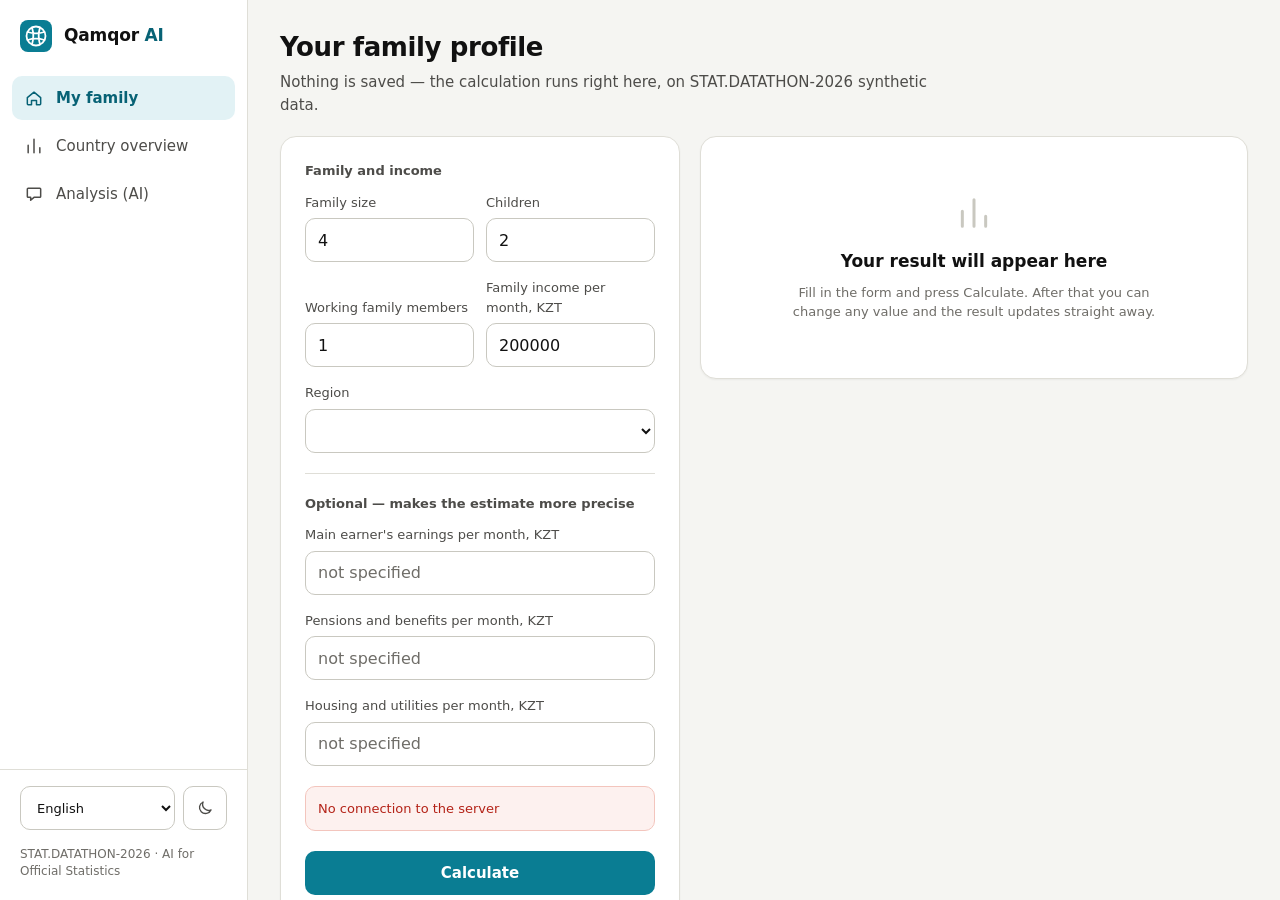
==== agent/web/index.html @ 8303a937 "Интерфейс: каркас приложения — боковая навигация, две колонки, состояния формы, доступность - навига" ====
<!doctype html>
<html lang="en">
<head>
<meta charset="utf-8">
<meta name="viewport" content="width=device-width, initial-scale=1, viewport-fit=cover">
<title>Qamqor AI — STAT.DATATHON-2026</title>
<link rel="icon" href="data:image/svg+xml,%3Csvg xmlns='http://www.w3.org/2000/svg' viewBox='0 0 32 32'%3E%3Crect width='32' height='32' rx='8' fill='%230a7d93'/%3E%3Cg fill='none' stroke='%23fff' stroke-width='1.8' stroke-linecap='round'%3E%3Ccircle cx='16' cy='16' r='9.5'/%3E%3Cpath d='M12 7.6Q14.6 16 12 24.4M20 7.6Q17.4 16 20 24.4M7.6 12Q16 14.6 24.4 12M7.6 20Q16 17.4 24.4 20'/%3E%3C/g%3E%3C/svg%3E">
<script>
  // тема ставится до отрисовки, чтобы страница не мигала: сохранённый выбор, иначе системная настройка
  (function () {
    var theme = null;
    try { theme = localStorage.getItem("theme"); } catch (e) {}
    if (theme !== "light" && theme !== "dark") {
      theme = window.matchMedia("(prefers-color-scheme: dark)").matches ? "dark" : "light";
    }
    document.documentElement.dataset.theme = theme;
  })();
</script>
<link rel="stylesheet" href="style.css">
</head>
<body>
  <a class="skip-link" href="#main" data-i18n="skip">Skip to content</a>

  <!-- Каркас: на широком экране бренд, навигация и настройки стоят боковой панелью,
       на узком — бренд и настройки сверху, навигация снизу (см. .app в style.css) -->
  <div class="app">
    <div class="brand">
      <!-- знак — шанырак: круг с перекрещёнными дугами, символ дома и семьи -->
      <svg class="logo" viewBox="0 0 32 32" aria-hidden="true">
        <rect class="logo-bg" width="32" height="32" rx="8"/>
        <g class="logo-mark">
          <circle cx="16" cy="16" r="9.5"/>
          <path d="M12 7.6Q14.6 16 12 24.4M20 7.6Q17.4 16 20 24.4M7.6 12Q16 14.6 24.4 12M7.6 20Q16 17.4 24.4 20"/>
        </g>
      </svg>
      <span class="title">Qamqor <span class="title-ai">AI</span></span>
    </div>

    <nav class="nav" id="tabs" data-i18n-aria="nav_label">
      <button type="button" class="tab active" data-tab="family" aria-current="page">
        <svg viewBox="0 0 24 24" aria-hidden="true"><path d="M4 11.5 12 5l8 6.5V19a1 1 0 0 1-1 1h-4v-5H9v5H5a1 1 0 0 1-1-1z"/></svg>
        <span data-i18n="tab_family">My family</span>
      </button>
      <button type="button" class="tab" data-tab="overview">
        <svg viewBox="0 0 24 24" aria-hidden="true"><path d="M5 20V11M12 20V4M19 20v-6"/></svg>
        <span data-i18n="tab_overview">Country overview</span>
      </button>
      <button type="button" class="tab" data-tab="analyst">
        <svg viewBox="0 0 24 24" aria-hidden="true"><path d="M5 5h14a1 1 0 0 1 1 1v9a1 1 0 0 1-1 1h-7l-4 3.5V16H5a1 1 0 0 1-1-1V6a1 1 0 0 1 1-1z"/></svg>
        <span data-i18n="tab_analyst">Analysis (AI)</span>
      </button>
    </nav>

    <div class="controls">
      <select id="lang-select" class="lang-select" data-i18n-aria="lang_label">
        <option value="en">English</option>
        <option value="kk">Қазақша</option>
        <option value="ru">Русский</option>
      </select>
      <button type="button" id="theme-toggle" class="icon-btn" data-i18n-aria="theme_label">
        <svg class="icon-moon" viewBox="0 0 24 24" aria-hidden="true"><path d="M20 14.5A8 8 0 0 1 9.5 4a8 8 0 1 0 10.5 10.5Z"/></svg>
        <svg class="icon-sun" viewBox="0 0 24 24" aria-hidden="true"><circle cx="12" cy="12" r="4"/><path d="M12 2.5v2.5M12 19v2.5M2.5 12H5M19 12h2.5M5.3 5.3l1.8 1.8M16.9 16.9l1.8 1.8M5.3 18.7l1.8-1.8M16.9 7.1l1.8-1.8"/></svg>
      </button>
      <span class="controls-note">STAT.DATATHON-2026 · AI for Official Statistics</span>
    </div>

    <main class="content" id="main" tabindex="-1">
      <!-- ============ Моя семья ============ -->
      <section id="panel-family" class="panel active" aria-labelledby="family-h">
        <div class="page page-wide">
          <header class="page-head">
            <h1 id="family-h" data-i18n="family_title">Your family profile</h1>
            <p class="page-lead" data-i18n="family_hint"></p>
          </header>

          <div class="family-layout">
            <form id="family-form" class="card form-card" novalidate>
              <fieldset>
                <legend data-i18n="f_main_title"></legend>
                <div class="form-grid">
                  <label class="field"><span data-i18n="f_hh_size">Family size</span>
                    <input type="number" id="f-hh-size" min="1" max="30" step="1" value="4" inputmode="numeric" required>
                  </label>
                  <label class="field"><span data-i18n="f_n_child">Children</span>
                    <input type="number" id="f-n-child" min="0" max="30" step="1" value="2" inputmode="numeric" required>
                  </label>
                  <label class="field"><span data-i18n="f_n_employed">Working family members</span>
                    <input type="number" id="f-n-employed" min="0" max="30" step="1" value="1" inputmode="numeric" required>
                  </label>
                  <label class="field"><span data-i18n="f_income">Family income per month, KZT</span>
                    <input type="number" id="f-income" min="0" step="1000" value="200000" inputmode="numeric" required>
                  </label>
                  <label class="field span-2"><span data-i18n="f_region">Region</span>
                    <select id="f-region" required></select>
                  </label>
                </div>
              </fieldset>

              <fieldset>
                <legend data-i18n="f_optional_title"></legend>
                <div class="form-grid">
                  <label class="field span-2"><span data-i18n="f_earner_wage"></span>
                    <input type="number" id="f-earner-wage" min="0" step="1000" inputmode="numeric" data-i18n-placeholder="ph_optional">
                  </label>
                  <label class="field span-2"><span data-i18n="f_transfers"></span>
                    <input type="number" id="f-transfers" min="0" step="1000" inputmode="numeric" data-i18n-placeholder="ph_optional">
                  </label>
                  <label class="field span-2"><span data-i18n="f_housing"></span>
                    <input type="number" id="f-housing" min="0" step="1000" inputmode="numeric" data-i18n-placeholder="ph_optional">
                  </label>
                </div>
              </fieldset>

              <p id="family-error" class="form-error hidden" role="alert"></p>
              <button type="submit" class="btn btn-primary" data-i18n="calc">Calculate</button>
            </form>

            <div class="result-col" aria-live="polite">
              <!-- пока расчёта нет -->
              <div id="family-empty" class="card empty-state">
                <svg viewBox="0 0 24 24" aria-hidden="true"><path d="M5 20V11M12 20V4M19 20v-6"/></svg>
                <h2 data-i18n="empty_title"></h2>
                <p data-i18n="empty_text"></p>
              </div>

              <!-- Разметка результата статична: расчёт только заполняет числа и тексты,
                   поэтому ползунки не пересоздаются при пересчёте -->
              <div id="family-result" class="result hidden">
                <!-- статус, ключевые числа, шкала, вывод -->
                <section class="card">
                  <div class="status-banner" id="r-banner">
                    <span class="status-dot" id="r-dot"></span>
                    <div>
                      <h2 class="result-label" id="r-label"></h2>
                      <p class="result-sub" id="r-sub"></p>
                    </div>
                  </div>

                  <dl class="stats">
                    <div class="stat"><dt data-i18n="st_income"></dt><dd id="st-income"></dd></div>
                    <div class="stat"><dt data-i18n="st_sm"></dt><dd id="st-sm"></dd></div>
                    <div class="stat"><dt data-i18n="st_asp"></dt><dd id="st-asp"></dd></div>
                  </dl>

                  <div class="meter">
                    <div class="meter-flag" id="m-worst"><i class="mk mk-worst"></i><span></span></div>
                    <div class="meter-flag" id="m-now"><i class="mk mk-now"></i><span></span></div>
                    <div class="meter-track">
                      <div class="meter-zone zone-a" id="z-a"></div>
                      <div class="meter-zone zone-b" id="z-b"></div>
                      <div class="meter-zone zone-c"></div>
                      <div class="meter-marker marker-worst" id="mk-worst"></div>
                      <div class="meter-marker marker-now" id="mk-now"></div>
                    </div>
                    <div class="meter-bounds">
                      <div class="meter-bound bound-asp" id="b-asp"><span></span></div>
                      <div class="meter-bound bound-sm" id="b-sm"><span></span></div>
                    </div>
                    <div class="meter-zones-legend">
                      <span><i class="sw zone-a"></i><span data-i18n="z_a"></span></span>
                      <span><i class="sw zone-b"></i><span data-i18n="z_b"></span></span>
                      <span><i class="sw zone-c"></i><span data-i18n="z_c"></span></span>
                    </div>
                  </div>

                  <p class="outcome" id="r-outcome"></p>
                  <p class="outcome-link hidden" id="r-link"><a target="_blank" rel="noopener" data-i18n="out_A_link"></a></p>
                  <p class="peers hidden" id="r-peers"></p>

                  <div class="assumptions">
                    <h3 class="assumptions-title" data-i18n="as_title"></h3>
                    <ul id="r-assumptions"></ul>
                  </div>
                </section>

                <!-- три сценария -->
                <section class="card">
                  <h2 class="card-title" data-i18n="sc_title"></h2>
                  <p class="card-lead" data-i18n="sc_hint"></p>

                  <div class="scenario" data-scenario="earner_gap">
                    <div class="scenario-head">
                      <h3 class="scenario-title" data-i18n="sc_earner_title"></h3>
                      <span class="scenario-flag hidden"><span aria-hidden="true">⚠</span> <span data-i18n="sc_cross"></span></span>
                    </div>
                    <label class="slider"><span id="s-months-label"></span>
                      <input type="range" id="s-months" min="1" max="12" step="1" value="3">
                    </label>
                    <p class="scenario-assume" id="sc-earner-assume"></p>
                    <div class="scenario-line"><span data-i18n="sc_avg_label"></span><b id="sc-earner-avg"></b></div>
                    <div class="scenario-formula" id="sc-earner-avg-f"></div>
                    <div class="scenario-line"><span data-i18n="sc_during_label"></span><b id="sc-earner-during"></b></div>
                    <div class="scenario-formula" id="sc-earner-during-f"></div>
                  </div>

                  <div class="scenario" data-scenario="income_drop">
                    <div class="scenario-head">
                      <h3 class="scenario-title" data-i18n="sc_drop_title"></h3>
                      <span class="scenario-flag hidden"><span aria-hidden="true">⚠</span> <span data-i18n="sc_cross"></span></span>
                    </div>
                    <label class="slider"><span id="s-drop-label"></span>
                      <input type="range" id="s-drop" min="5" max="50" step="5" value="15">
                    </label>
                    <p class="scenario-assume" id="sc-drop-assume"></p>
                    <div class="scenario-line"><span data-i18n="sc_pp_label"></span><b id="sc-drop-v"></b></div>
                    <div class="scenario-formula" id="sc-drop-f"></div>
                  </div>

                  <div class="scenario" data-scenario="housing_rise">
                    <div class="scenario-head">
                      <h3 class="scenario-title" data-i18n="sc_housing_title"></h3>
                      <span class="scenario-flag hidden"><span aria-hidden="true">⚠</span> <span data-i18n="sc_cross"></span></span>
                    </div>
                    <label class="slider"><span id="s-rise-label"></span>
                      <input type="range" id="s-rise" min="5" max="100" step="5" value="30">
                    </label>
                    <p class="scenario-assume" id="sc-housing-assume"></p>
                    <div class="scenario-line"><span data-i18n="sc_pp_label"></span><b id="sc-housing-v"></b></div>
                    <div class="scenario-formula" id="sc-housing-f"></div>
                  </div>
                </section>

                <!-- а что, если -->
                <section class="card">
                  <h2 class="card-title" data-i18n="wi_title"></h2>
                  <div class="form-grid whatif-form">
                    <label class="field"><span data-i18n="wi_wage"></span>
                      <input type="number" id="w-wage" min="0" step="10000" inputmode="numeric" placeholder="0">
                    </label>
                    <label class="field"><span data-i18n="wi_allowance"></span>
                      <input type="number" id="w-allowance" min="0" step="1000" inputmode="numeric" placeholder="0">
                    </label>
                  </div>
                  <p class="card-lead whatif-empty" id="w-empty" data-i18n="wi_empty"></p>
                  <div class="whatif hidden" id="w-result">
                    <div class="whatif-col">
                      <div class="whatif-cap" data-i18n="wi_before"></div>
                      <div class="whatif-status"><span class="status-dot" id="w-before-dot"></span><span id="w-before-label"></span></div>
                      <div class="whatif-num" id="w-before-num"></div>
                    </div>
                    <div class="whatif-arrow" aria-hidden="true">→</div>
                    <div class="whatif-col">
                      <div class="whatif-cap" data-i18n="wi_after"></div>
                      <div class="whatif-status"><span class="status-dot" id="w-after-dot"></span><span id="w-after-label"></span></div>
                      <div class="whatif-num" id="w-after-num"></div>
                    </div>
                  </div>
                </section>

                <p class="footnote" id="r-foot"></p>
              </div>
            </div>
          </div>
        </div>
      </section>

      <!-- ============ Обзор по стране ============ -->
      <section id="panel-overview" class="panel" aria-labelledby="overview-h">
        <div class="page">
          <header class="page-head">
            <h1 id="overview-h" data-i18n="overview_title">Who official poverty statistics do not see</h1>
            <p class="page-lead" id="overview-hint"></p>
          </header>

          <section class="card hidden" id="overview-dist-card">
            <h2 class="card-title" data-i18n="ov_dist_title"></h2>
            <div class="dist-bar" id="overview-dist" role="img"></div>
            <div class="tiles" id="overview-tiles"></div>
          </section>
          <div id="overview-status"></div>

          <section class="card hidden" id="overview-regions">
            <h2 class="card-title" data-i18n="ov_regions_title"></h2>
            <div class="table-wrap"><table class="region-table" id="overview-region-table"></table></div>
          </section>
          <p class="footnote" id="overview-note"></p>
        </div>
      </section>

      <!-- ============ Для анализа (ИИ) ============ -->
      <section id="panel-analyst" class="panel" aria-labelledby="analyst-h">
        <h1 id="analyst-h" class="sr-only" data-i18n="tab_analyst"></h1>
        <div class="chat" id="chat" aria-live="polite">
          <div class="row assistant intro">
            <div class="avatar" data-i18n="avatar_ai">AI</div>
            <div class="bubble">
              <p data-i18n="chat_intro"></p>
              <div class="suggestions" id="suggestions">
                <button type="button" class="suggestion" data-i18n="sug_1"></button>
                <button type="button" class="suggestion" data-i18n="sug_2"></button>
                <button type="button" class="suggestion" data-i18n="sug_3"></button>
              </div>
            </div>
          </div>
        </div>
        <div class="composer-wrap">
          <form id="form" class="composer">
            <textarea id="input" data-i18n-placeholder="chat_placeholder" data-i18n-aria="chat_placeholder" rows="1"></textarea>
            <button type="submit" id="send" class="send-btn" data-i18n-aria="send">
              <svg viewBox="0 0 24 24" aria-hidden="true"><path d="M12 19V6M6.5 11.5 12 6l5.5 5.5"/></svg>
            </button>
          </form>
          <p class="composer-hint" data-i18n="chat_hint"></p>
        </div>
      </section>
    </main>
  </div>
  <script src="i18n.js"></script>
  <script src="charts.js"></script>
  <script src="app.js"></script>
</body>
</html>
---- agent/web/style.css ----
/* Qamqor AI — стили приложения.
   Тема задаётся атрибутом data-theme на <html> (ставит скрипт в index.html:
   сохранённый выбор, иначе системная настройка). Цвета, отступы, размеры
   шрифта и радиусы — только через токены ниже. */

:root {
  color-scheme: light;

  /* поверхности: страница — чуть темнее, карточки — белые */
  --bg: #f5f5f2;
  --bg-alt: #ecece8;
  --surface: #ffffff;
  --text: #111111;
  --text-secondary: #4d4c49;
  --text-muted: #6f6d68;
  --border: #dfded7;
  --border-strong: #c9c8c0;

  --accent: #0a7d93;
  --accent-hover: #086c80;
  --accent-ink: #ffffff;
  --accent-soft: #e2f2f5;
  --accent-text: #076275;
  --focus: #0a7d93;

  --code-bg: #ececea;
  --pre-bg: #16181a;
  --pre-text: #f4f4f4;
  --user-avatar: #6e6e80;
  --ink-marker: #111111;
  --disabled-bg: #dcdcd8;
  --disabled-text: #8a8984;
  --shadow-sm: 0 1px 2px rgba(17, 17, 17, 0.05);
  --shadow-md: 0 6px 20px rgba(17, 17, 17, 0.1);

  --ok-text: #0a6e4b;
  --ok-border: #bfe3d4;
  --ok-bg: #effbf6;
  --bad-text: #b42318;
  --bad-border: #f3c5bd;
  --bad-bg: #fdf1ef;

  --status-good: #0ca30c;
  --status-warning: #fab219;
  --status-serious: #ec835a;
  --status-critical: #d03b3b;

  /* серии графиков — фиксированный порядок, проверен на различимость при дальтонизме */
  --series-1: #2a78d6;
  --series-2: #eb6834;
  --series-3: #1baf7a;
  --series-4: #eda100;
  --chart-axis: #c3c2b7;

  /* шкала отступов (шаг 4px) и размеров текста */
  --s1: 4px;
  --s2: 8px;
  --s3: 12px;
  --s4: 16px;
  --s5: 20px;
  --s6: 24px;
  --s8: 32px;
  --fs-xs: 12px;
  --fs-sm: 13px;
  --fs-md: 15px;
  --fs-lg: 17px;
  --fs-xl: 22px;
  --fs-2xl: 26px;

  --radius-sm: 8px;
  --radius: 10px;
  --radius-lg: 16px;
  --control-h: 44px; /* минимальная высота всего, на что нажимают */
  --sidebar-w: 248px;
}

:root[data-theme="dark"] {
  color-scheme: dark;

  --bg: #141415;
  --bg-alt: #1c1c1e;
  --surface: #202023;
  --text: #f5f5f4;
  --text-secondary: #c6c5bc;
  --text-muted: #9a988f;
  --border: #303035;
  --border-strong: #45454b;

  --accent: #35bdd6;
  --accent-hover: #55cbe1;
  --accent-ink: #06262d;
  --accent-soft: #12343b;
  --accent-text: #6fd3e6;
  --focus: #35bdd6;

  --code-bg: #303035;
  --pre-bg: #0c0c0d;
  --pre-text: #f4f4f4;
  --user-avatar: #56566a;
  --ink-marker: #f5f5f4;
  --disabled-bg: #323238;
  --disabled-text: #7c7b76;
  --shadow-sm: 0 1px 2px rgba(0, 0, 0, 0.4);
  --shadow-md: 0 8px 24px rgba(0, 0, 0, 0.5);

  --ok-text: #5fd3a8;
  --ok-border: #1f5a45;
  --ok-bg: #10291f;
  --bad-text: #f49385;
  --bad-border: #6b2a22;
  --bad-bg: #2e1512;

  --series-1: #3987e5;
  --series-2: #d95926;
  --series-3: #199e70;
  --series-4: #c98500;
  --chart-axis: #45454a;
}

/* ---------- Основа ---------- */

*, *::before, *::after { box-sizing: border-box; }

html, body {
  margin: 0;
  height: 100%;
  font-family: system-ui, -apple-system, "Segoe UI", Roboto, Helvetica, Arial, sans-serif;
  font-size: var(--fs-md);
  line-height: 1.5;
  background: var(--bg);
  color: var(--text);
  -webkit-text-size-adjust: 100%;
}

button, select, input, textarea { font: inherit; color: inherit; }
h1, h2, h3, p, dl, dd, fieldset { margin: 0; }
fieldset { border: 0; padding: 0; min-width: 0; }
a { color: var(--accent-text); }

:focus-visible { outline: 2px solid var(--focus); outline-offset: 2px; border-radius: 4px; }
.hidden { display: none !important; }
.sr-only {
  position: absolute; width: 1px; height: 1px; margin: -1px; padding: 0;
  overflow: hidden; clip: rect(0 0 0 0); white-space: nowrap; border: 0;
}

.skip-link {
  position: absolute; left: var(--s3); top: -60px; z-index: 100;
  padding: var(--s2) var(--s4);
  background: var(--accent); color: var(--accent-ink);
  border-radius: var(--radius-sm); text-decoration: none; font-weight: 600;
}
.skip-link:focus { top: var(--s3); }

@media (prefers-reduced-motion: no-preference) {
  .tab, .btn, .icon-btn, .suggestion, .send-btn, .field input, .field select, #input {
    transition: background-color 0.12s ease, border-color 0.12s ease, color 0.12s ease, box-shadow 0.12s ease;
  }
}

/* ---------- Каркас ---------- */

.app {
  display: grid;
  height: 100vh;
  height: 100dvh;
  grid-template-columns: var(--sidebar-w) minmax(0, 1fr);
  grid-template-rows: auto 1fr auto;
  grid-template-areas:
    "brand main"
    "nav   main"
    "ctrl  main";
}

.brand, .nav, .controls { background: var(--surface); border-right: 1px solid var(--border); }

.brand {
  grid-area: brand;
  display: flex;
  align-items: center;
  gap: var(--s3);
  padding: var(--s5) var(--s5) var(--s4);
}
.logo { width: 32px; height: 32px; display: block; flex: 0 0 auto; }
.logo-bg { fill: var(--accent); }
.logo-mark { fill: none; stroke: var(--accent-ink); stroke-width: 1.8; stroke-linecap: round; }
.title { font-weight: 700; font-size: var(--fs-lg); letter-spacing: -0.01em; }
.title-ai { color: var(--accent-text); }

.nav {
  grid-area: nav;
  display: flex;
  flex-direction: column;
  gap: var(--s1);
  padding: var(--s2) var(--s3);
  overflow-y: auto;
}
.tab {
  display: flex;
  align-items: center;
  gap: var(--s3);
  min-height: var(--control-h);
  padding: 0 var(--s3);
  border: 0;
  border-radius: var(--radius);
  background: none;
  color: var(--text-secondary);
  font-size: var(--fs-md);
  font-weight: 500;
  text-align: left;
  cursor: pointer;
}
.tab svg {
  width: 20px; height: 20px; flex: 0 0 auto;
  fill: none; stroke: currentColor; stroke-width: 1.8; stroke-linecap: round; stroke-linejoin: round;
}
.tab:hover { background: var(--bg-alt); color: var(--text); }
.tab.active { background: var(--accent-soft); color: var(--accent-text); font-weight: 600; }

.controls {
  grid-area: ctrl;
  display: flex;
  flex-wrap: wrap;
  align-items: center;
  gap: var(--s2);
  padding: var(--s4) var(--s5) var(--s5);
  border-top: 1px solid var(--border);
}
.controls-note { flex: 1 0 100%; margin-top: var(--s2); font-size: var(--fs-xs); color: var(--text-muted); line-height: 1.4; }

.lang-select, .icon-btn {
  height: var(--control-h);
  border: 1px solid var(--border-strong);
  border-radius: var(--radius);
  background: var(--surface);
  color: var(--text);
  cursor: pointer;
}
.lang-select { flex: 1; min-width: 0; padding: 0 var(--s3); font-size: var(--fs-sm); }
.icon-btn { width: var(--control-h); display: inline-flex; align-items: center; justify-content: center; color: var(--text-secondary); flex: 0 0 auto; }
.lang-select:hover, .icon-btn:hover { border-color: var(--text-muted); color: var(--text); }
.icon-btn svg { width: 18px; height: 18px; fill: none; stroke: currentColor; stroke-width: 1.8; stroke-linecap: round; stroke-linejoin: round; }
/* показывается значок той темы, в которую кнопка переключит */
.icon-sun { display: none; }
:root[data-theme="dark"] .icon-sun { display: block; }
:root[data-theme="dark"] .icon-moon { display: none; }

.content { grid-area: main; overflow-y: auto; display: flex; flex-direction: column; min-height: 0; min-width: 0; }
.content:focus { outline: none; }
.panel { display: none; flex: 1; min-height: 0; }
.panel.active { display: flex; flex-direction: column; }

/* ---------- Страница ---------- */

.page { width: 100%; max-width: 920px; margin: 0 auto; padding: var(--s8) var(--s8) 64px; display: flex; flex-direction: column; gap: var(--s5); }
.page-wide { max-width: 1180px; }
.page-head { display: flex; flex-direction: column; gap: var(--s2); }
h1 { font-size: var(--fs-2xl); line-height: 1.2; letter-spacing: -0.015em; }
.page-lead { color: var(--text-secondary); font-size: var(--fs-md); max-width: 70ch; }

.card {
  background: var(--surface);
  border: 1px solid var(--border);
  border-radius: var(--radius-lg);
  padding: var(--s6);
  box-shadow: var(--shadow-sm);
}
.card-title { font-size: var(--fs-lg); line-height: 1.3; }
.card-lead { color: var(--text-muted); font-size: var(--fs-sm); margin-top: var(--s1); }
.footnote { color: var(--text-muted); font-size: var(--fs-xs); line-height: 1.55; max-width: 90ch; }

/* ---------- Формы ---------- */

.form-card { display: flex; flex-direction: column; gap: var(--s5); }
.form-card fieldset + fieldset { padding-top: var(--s5); border-top: 1px solid var(--border); }
/* float выводит legend из рамки fieldset: иначе он встаёт поверх разделительной линии */
legend { float: left; width: 100%; padding: 0; margin-bottom: var(--s3); font-size: var(--fs-sm); font-weight: 600; color: var(--text-secondary); }
legend + * { clear: both; }

.form-grid { display: grid; grid-template-columns: 1fr 1fr; gap: var(--s4) var(--s3); }
.span-2 { grid-column: 1 / -1; }
.field { display: flex; flex-direction: column; justify-content: flex-end; gap: 6px; font-size: var(--fs-sm); color: var(--text-secondary); min-width: 0; }
.field input, .field select {
  width: 100%;
  height: var(--control-h);
  padding: 0 var(--s3);
  font-size: 16px; /* меньше 16px — мобильный браузер приближает страницу при фокусе */
  border: 1px solid var(--border-strong);
  border-radius: var(--radius);
  background: var(--surface);
  color: var(--text);
  font-variant-numeric: tabular-nums;
}
.field input::placeholder { color: var(--text-muted); }
.field input:hover, .field select:hover { border-color: var(--text-muted); }
.field input:focus, .field select:focus, .lang-select:focus {
  outline: none;
  border-color: var(--focus);
  box-shadow: 0 0 0 3px color-mix(in srgb, var(--focus) 30%, transparent);
}
/* подсветка незаполненного — только после попытки отправить, не с первого взгляда */
.was-submitted .field :invalid { border-color: var(--bad-text); }

.btn {
  display: inline-flex;
  align-items: center;
  justify-content: center;
  gap: var(--s2);
  min-height: var(--control-h);
  padding: 0 var(--s5);
  border: 0;
  border-radius: var(--radius);
  font-size: var(--fs-md);
  font-weight: 600;
  cursor: pointer;
}
.btn-primary { background: var(--accent); color: var(--accent-ink); width: 100%; }
.btn-primary:hover { background: var(--accent-hover); }
.btn:disabled { background: var(--disabled-bg); color: var(--disabled-text); cursor: default; }
.btn[aria-busy="true"]::before {
  content: "";
  width: 14px; height: 14px; border-radius: 50%;
  border: 2px solid currentColor; border-right-color: transparent;
  animation: spin 0.7s linear infinite;
}
@keyframes spin { to { transform: rotate(360deg); } }

.form-error, .error-text {
  color: var(--bad-text);
  font-size: var(--fs-sm);
}
.form-error {
  padding: var(--s3);
  border: 1px solid var(--bad-border);
  border-radius: var(--radius);
  background: var(--bad-bg);
}

/* ---------- Моя семья ---------- */

.family-layout { display: grid; grid-template-columns: minmax(320px, 400px) minmax(0, 1fr); gap: var(--s5); align-items: start; }
.family-layout .form-card { position: sticky; top: var(--s5); }
.result-col { min-width: 0; }
.result { display: flex; flex-direction: column; gap: var(--s5); }

.empty-state { display: flex; flex-direction: column; align-items: center; text-align: center; gap: var(--s2); padding: 56px var(--s6); color: var(--text-muted); }
.empty-state svg { width: 40px; height: 40px; fill: none; stroke: var(--border-strong); stroke-width: 1.8; stroke-linecap: round; margin-bottom: var(--s2); }
.empty-state h2 { font-size: var(--fs-lg); color: var(--text); }
.empty-state p { max-width: 44ch; font-size: var(--fs-sm); }

.status-banner { display: flex; align-items: flex-start; gap: var(--s3); }
.status-dot { width: 14px; height: 14px; border-radius: 50%; flex: 0 0 auto; }
.status-banner .status-dot { margin-top: 6px; }
.result-label { font-size: var(--fs-xl); line-height: 1.25; letter-spacing: -0.01em; }
.result-sub { font-size: var(--fs-sm); color: var(--text-secondary); margin-top: var(--s1); }

.stats { display: grid; grid-template-columns: repeat(3, minmax(0, 1fr)); gap: var(--s3); margin: var(--s5) 0; }
.stat { padding: var(--s3) var(--s4); border-radius: var(--radius); background: var(--bg); }
.stat dt { font-size: var(--fs-xs); color: var(--text-muted); }
.stat dd { font-size: var(--fs-lg); font-weight: 700; margin-top: 2px; }

/* шкала: подписи маркеров сверху, подписи границ — вплотную к границам снизу */
.meter { margin-bottom: var(--s5); }
.meter-flag {
  display: flex;
  align-items: center;
  gap: 6px;
  width: fit-content;
  max-width: 100%;
  font-size: var(--fs-xs);
  color: var(--text-secondary);
  line-height: 1.6;
  font-variant-numeric: tabular-nums;
  transform: translateX(-5px); /* значок подписи встаёт над своим маркером */
}
.meter-flag.flip { flex-direction: row-reverse; margin-left: auto !important; transform: translateX(5px); }
.mk { width: 10px; height: 10px; border-radius: 3px; flex: 0 0 auto; }
.mk-now { background: var(--ink-marker); }
.mk-worst { background: var(--surface); border: 2px solid var(--ink-marker); }

.meter-track { position: relative; display: flex; height: 14px; margin-top: var(--s2); border-radius: 7px; background: var(--bg-alt); }
.meter-zone { height: 100%; }
.meter-zone:first-child { border-radius: 7px 0 0 7px; }
.zone-a { background: color-mix(in srgb, var(--status-critical) 50%, var(--surface)); }
.zone-b { background: color-mix(in srgb, var(--status-serious) 55%, var(--surface)); }
.zone-c { background: color-mix(in srgb, var(--status-good) 35%, var(--surface)); border-radius: 0 7px 7px 0; flex: 1; }

.meter-marker {
  position: absolute;
  top: -5px;
  width: 10px;
  height: 24px;
  border-radius: 5px;
  border: 2px solid var(--surface);
  transform: translateX(-50%);
}
.marker-now { background: var(--ink-marker); z-index: 2; }
.meter-marker.marker-worst { background: var(--surface); border-color: var(--ink-marker); z-index: 1; }

.meter-bounds { position: relative; height: 34px; }
.meter-bound {
  position: absolute;
  top: 0;
  padding-top: 7px;
  font-size: 11px;
  line-height: 1.25;
  color: var(--text-secondary);
  font-variant-numeric: tabular-nums;
}
.bound-asp { text-align: right; padding-right: 5px; border-right: 1px solid var(--text-muted); }
.bound-sm { padding-left: 5px; border-left: 1px solid var(--text-muted); }

.meter-zones-legend { display: flex; flex-wrap: wrap; gap: var(--s1) var(--s4); font-size: var(--fs-xs); color: var(--text-secondary); margin-top: var(--s1); }
.meter-zones-legend > span { display: inline-flex; align-items: center; gap: 6px; }
.sw { width: 12px; height: 8px; border-radius: 2px; flex: 0 0 auto; }

.outcome { font-size: var(--fs-md); line-height: 1.55; }
.outcome-link { font-size: var(--fs-sm); margin-top: var(--s2); }
.peers { font-size: var(--fs-sm); color: var(--text-secondary); margin-top: var(--s2); }
.assumptions { margin-top: var(--s4); padding-top: var(--s3); border-top: 1px solid var(--border); font-size: var(--fs-xs); color: var(--text-muted); line-height: 1.55; }
.assumptions-title { font-size: var(--fs-xs); font-weight: 600; color: var(--text-secondary); margin-bottom: var(--s1); }
.assumptions ul { margin: 0; padding-left: 18px; }

/* сценарии */
.scenario { padding: var(--s4) 0; border-top: 1px solid var(--border); }
.card-lead + .scenario { margin-top: var(--s4); }
.scenario:last-child { padding-bottom: 0; }
.scenario-head { display: flex; align-items: center; justify-content: space-between; gap: var(--s3); flex-wrap: wrap; }
.scenario-title { font-size: var(--fs-md); font-weight: 600; }
.scenario-flag {
  font-size: var(--fs-xs);
  font-weight: 600;
  padding: 2px var(--s2);
  border-radius: 999px;
  border: 1px solid var(--bad-border);
  background: var(--bad-bg);
  color: var(--bad-text);
  white-space: nowrap;
}
.slider { display: flex; flex-direction: column; gap: var(--s1); margin: var(--s3) 0 var(--s2); font-size: var(--fs-sm); color: var(--text-secondary); font-variant-numeric: tabular-nums; }
.slider input[type="range"] { width: 100%; height: 28px; margin: 0; accent-color: var(--accent); cursor: pointer; }
.scenario-assume { font-size: var(--fs-sm); color: var(--text-secondary); margin-bottom: var(--s2); }
.scenario-line { display: flex; justify-content: space-between; align-items: baseline; gap: var(--s3); font-size: var(--fs-sm); margin-top: 6px; }
.scenario-line b { font-size: var(--fs-md); font-variant-numeric: tabular-nums; white-space: nowrap; }
.scenario-formula { font-size: var(--fs-xs); color: var(--text-muted); font-variant-numeric: tabular-nums; overflow-wrap: anywhere; }

/* а что, если */
.whatif-form { margin-top: var(--s4); }
.whatif-empty { margin-top: var(--s3); }
.whatif { display: flex; align-items: stretch; gap: var(--s3); margin-top: var(--s4); }
.whatif-col { flex: 1; min-width: 0; padding: var(--s3) var(--s4); border-radius: var(--radius); background: var(--bg); }
.whatif-cap { font-size: var(--fs-xs); color: var(--text-muted); margin-bottom: 6px; }
.whatif-status { display: flex; align-items: flex-start; gap: var(--s2); font-size: var(--fs-sm); font-weight: 600; line-height: 1.35; }
.whatif-status .status-dot { width: 10px; height: 10px; margin-top: 4px; }
.whatif-num { font-size: var(--fs-sm); color: var(--text-secondary); margin-top: 6px; font-variant-numeric: tabular-nums; }
.whatif-arrow { align-self: center; color: var(--text-muted); font-size: 18px; }

/* ---------- Обзор по стране ---------- */

/* полоса долей: сегменты разделены зазором в цвет поверхности, подписи — в плитках ниже */
.dist-bar { display: flex; gap: 2px; height: 16px; margin: var(--s4) 0; border-radius: 4px; overflow: hidden; }
.dist-seg { height: 100%; min-width: 3px; }

.tiles { display: grid; grid-template-columns: repeat(4, minmax(0, 1fr)); gap: var(--s3); }
/* число прижато к низу плитки: у длинных и коротких подписей значения стоят на одной линии */
.tile { display: flex; flex-direction: column; padding: var(--s3) var(--s4); border-radius: var(--radius); background: var(--bg); }
.tile-label { display: flex; align-items: flex-start; gap: var(--s2); font-size: var(--fs-xs); color: var(--text-secondary); line-height: 1.35; margin-bottom: var(--s2); }
.tile-label .status-dot { width: 10px; height: 10px; margin-top: 3px; }
.tile-value { font-size: var(--fs-2xl); font-weight: 700; line-height: 1.2; margin-top: auto; }
#overview-status:empty { display: none; }
.tile-sub { font-size: var(--fs-xs); color: var(--text-muted); margin-top: 2px; }

.table-wrap { overflow-x: auto; }
.region-table { width: 100%; border-collapse: collapse; font-size: var(--fs-sm); font-variant-numeric: tabular-nums; margin-top: var(--s3); }
.region-table th, .region-table td { padding: var(--s2) var(--s3); border-bottom: 1px solid var(--border); text-align: right; white-space: nowrap; }
.region-table th { color: var(--text-muted); font-weight: 600; font-size: var(--fs-xs); }
.region-table th:first-child, .region-table td:first-child { text-align: left; }
.region-table tbody tr:last-child td { border-bottom: 0; }
.region-table tbody tr:hover td { background: var(--bg); }
.region-table .bar-cell { width: 34%; min-width: 120px; padding-right: 0; }
.region-table th:last-child, .region-table td.bar-cell { text-align: left; }
.cell-bar { display: flex; align-items: center; gap: var(--s2); }
.cell-bar i { height: 10px; border-radius: 0 4px 4px 0; background: var(--series-1); min-width: 2px; }
.cell-bar span { color: var(--text); }

/* ---------- Чат ---------- */

.chat { flex: 1; overflow-y: auto; min-height: 0; padding: var(--s6) var(--s6) var(--s2); }
.row { display: flex; gap: var(--s3); max-width: 800px; margin: 0 auto var(--s5); }
.row.user { flex-direction: row-reverse; }
.row.user .bubble {
  flex: 0 1 auto;
  max-width: 80%;
  padding: var(--s3) var(--s4);
  border-radius: var(--radius-lg) var(--radius-lg) 4px var(--radius-lg);
  background: var(--accent-soft);
}

.avatar {
  flex: 0 0 32px;
  width: 32px;
  height: 32px;
  border-radius: 10px;
  display: flex;
  align-items: center;
  justify-content: center;
  font-size: 11px;
  font-weight: 700;
  color: #fff;
}
.row.user .avatar { display: none; }
.row.assistant .avatar { background: var(--accent); color: var(--accent-ink); }

.bubble { flex: 1; min-width: 0; font-size: var(--fs-md); line-height: 1.6; overflow-wrap: break-word; }
.row.assistant .bubble { padding-top: 4px; }
.bubble p { margin: 0 0 10px; }
.bubble p:last-child { margin-bottom: 0; }
.bubble code { background: var(--code-bg); border-radius: 4px; padding: 1px 5px; font-size: var(--fs-sm); }
.bubble pre { background: var(--pre-bg); color: var(--pre-text); border-radius: var(--radius-sm); padding: var(--s3); overflow-x: auto; font-size: var(--fs-sm); }
.bubble pre code { background: none; padding: 0; color: inherit; }
.bubble ul { margin: 0 0 10px; padding-left: 20px; }
.bubble li { margin-bottom: 4px; }
.bubble .table-wrap { margin: 0 0 10px; }
.bubble table { border-collapse: collapse; font-size: var(--fs-sm); font-variant-numeric: tabular-nums; }
.bubble th, .bubble td { padding: 5px 10px; border-bottom: 1px solid var(--border); text-align: left; }
.bubble th { color: var(--text-secondary); font-weight: 600; }

.suggestions { display: flex; flex-direction: column; align-items: flex-start; gap: var(--s2); margin-top: var(--s3); }
.suggestion {
  min-height: var(--control-h);
  padding: var(--s2) var(--s4);
  font-size: var(--fs-sm);
  line-height: 1.35;
  text-align: left;
  border: 1px solid var(--border-strong);
  border-radius: var(--radius);
  background: var(--surface);
  color: var(--text);
  cursor: pointer;
}
.suggestion:hover { border-color: var(--accent); background: var(--accent-soft); }

.checklist { margin-top: var(--s3); display: flex; flex-wrap: wrap; gap: 6px; }
.chip { font-size: 11px; padding: 3px 8px; border-radius: 999px; border: 1px solid var(--border); color: var(--text-muted); white-space: nowrap; }
.chip.ok { color: var(--ok-text); border-color: var(--ok-border); background: var(--ok-bg); }
.chip.bad { color: var(--bad-text); border-color: var(--bad-border); background: var(--bad-bg); }

.typing { color: var(--text-muted); display: inline-flex; align-items: center; gap: 10px; }
.typing-dots { display: inline-flex; gap: 4px; }
.typing-dots i { width: 6px; height: 6px; border-radius: 50%; background: var(--accent); animation: typing-pulse 1.2s infinite ease-in-out; }
.typing-dots i:nth-child(2) { animation-delay: 0.2s; }
.typing-dots i:nth-child(3) { animation-delay: 0.4s; }
@keyframes typing-pulse {
  0%, 80%, 100% { opacity: 0.25; transform: scale(0.8); }
  40% { opacity: 1; transform: scale(1); }
}

.composer-wrap { flex: 0 0 auto; padding: var(--s2) var(--s6) var(--s4); }
.composer {
  display: flex;
  align-items: flex-end;
  gap: var(--s2);
  max-width: 800px;
  margin: 0 auto;
  padding: var(--s2);
  border: 1px solid var(--border-strong);
  border-radius: var(--radius-lg);
  background: var(--surface);
  box-shadow: var(--shadow-sm);
}
.composer:focus-within { border-color: var(--focus); box-shadow: 0 0 0 3px color-mix(in srgb, var(--focus) 30%, transparent); }
#input {
  flex: 1;
  min-height: var(--control-h);
  max-height: 160px;
  padding: 10px var(--s3);
  resize: none;
  border: 0;
  background: none;
  font-size: 16px;
  line-height: 1.5;
}
#input:focus { outline: none; }
/* длинная подсказка не переносится на вторую строку, а обрезается многоточием */
#input::placeholder { color: var(--text-muted); white-space: nowrap; overflow: hidden; text-overflow: ellipsis; }
.send-btn {
  flex: 0 0 auto;
  width: var(--control-h);
  height: var(--control-h);
  display: inline-flex;
  align-items: center;
  justify-content: center;
  border: 0;
  border-radius: var(--radius);
  background: var(--accent);
  color: var(--accent-ink);
  cursor: pointer;
}
.send-btn:hover { background: var(--accent-hover); }
.send-btn:disabled { background: var(--disabled-bg); color: var(--disabled-text); cursor: default; }
.send-btn svg { width: 20px; height: 20px; fill: none; stroke: currentColor; stroke-width: 2; stroke-linecap: round; stroke-linejoin: round; }
.composer-hint { max-width: 800px; margin: var(--s2) auto 0; text-align: center; font-size: var(--fs-xs); color: var(--text-muted); }

/* ---------- Графики в ответах чата (agent/web/charts.js) ---------- */

.chart {
  margin: 4px 0 12px;
  padding: var(--s4) var(--s4) var(--s3);
  border: 1px solid var(--border);
  border-radius: var(--radius-lg);
  background: var(--surface);
  box-shadow: var(--shadow-sm);
}
.chart-title { font-size: var(--fs-md); font-weight: 600; line-height: 1.35; }
.chart-sub { font-size: var(--fs-xs); color: var(--text-muted); line-height: 1.4; margin-top: 2px; }

.chart-legend { display: flex; flex-wrap: wrap; gap: 4px 14px; margin-top: var(--s2); font-size: var(--fs-xs); color: var(--text-secondary); }
.chart-legend-item { display: inline-flex; align-items: center; gap: 6px; }
.chart-key { display: inline-block; flex: 0 0 auto; --key: var(--text-secondary); }
.chart-key.line { width: 14px; height: 2px; background: var(--key); border-radius: 1px; }
.chart-key.dash { width: 14px; height: 0; border-top: 2px dashed var(--key); }
.chart-key.fit { width: 14px; height: 2px; background: var(--key); border-radius: 1px; }
.chart-key.dot { width: 8px; height: 8px; border-radius: 50%; background: var(--key); }

.chart-plot { position: relative; margin-top: 10px; }
.chart-svg { display: block; width: 100%; height: auto; overflow: visible; touch-action: pan-y; }
.chart-grid { stroke: var(--border); stroke-width: 1; }
.chart-axis { stroke: var(--chart-axis); stroke-width: 1; }
.chart-tick { fill: var(--text-muted); font-size: 11px; font-variant-numeric: tabular-nums; }
.chart-label { fill: var(--text-secondary); font-size: 12px; }
.chart-value { fill: var(--text); font-size: 12px; font-variant-numeric: tabular-nums; }
.chart-zone { fill: var(--text-muted); opacity: 0.07; }
.chart-band { opacity: 0.12; }
.chart-line { fill: none; stroke-width: 2; stroke-linejoin: round; stroke-linecap: round; }
.chart-line.forecast { stroke-dasharray: 5 5; }
.chart-dot { stroke: var(--surface); stroke-width: 2; }
.chart-dot.hollow { fill: var(--surface); stroke-width: 2; }
.chart-dot.active { stroke: var(--text); }
.chart-fit { stroke: var(--text-secondary); stroke-width: 2; stroke-linecap: round; }
.chart-cross { stroke: var(--chart-axis); stroke-width: 1; visibility: hidden; pointer-events: none; }
.chart-cross.visible { visibility: visible; }
.chart-hit { fill: transparent; }
.chart-row:hover .chart-hit { fill: var(--bg); }

.chart-tip {
  position: absolute;
  display: none;
  z-index: 5;
  pointer-events: none;
  min-width: 120px;
  max-width: 260px;
  padding: var(--s2) 10px;
  border: 1px solid var(--border);
  border-radius: var(--radius-sm);
  background: var(--surface);
  box-shadow: var(--shadow-md);
  font-size: var(--fs-xs);
  line-height: 1.4;
}
.chart-tip.visible { display: block; }
.chart-tip-head { font-weight: 600; margin-bottom: 4px; }
.chart-tip-row { display: flex; align-items: center; gap: 6px; color: var(--text-secondary); }
.chart-tip-row b { margin-left: auto; padding-left: 12px; color: var(--text); font-variant-numeric: tabular-nums; white-space: nowrap; }

.chart-data { margin-top: 6px; font-size: var(--fs-xs); color: var(--text-muted); }
.chart-data summary { cursor: pointer; width: fit-content; padding: 4px 0; }
.chart-data table { margin-top: 6px; font-size: var(--fs-xs); color: var(--text); }
.chart-host pre { margin: 0 0 10px; }

/* ---------- Узкие экраны ---------- */

/* планшет: навигация остаётся сбоку, форма и результат встают друг под другом */
@media (max-width: 1100px) {
  .family-layout { grid-template-columns: minmax(0, 1fr); }
  .family-layout .form-card { position: static; }
  .page { padding: var(--s6) var(--s6) 56px; }
}

/* телефон: бренд и настройки сверху, навигация — нижней панелью под большой палец */
@media (max-width: 760px) {
  .app {
    grid-template-columns: minmax(0, 1fr) auto;
    grid-template-rows: auto 1fr auto;
    grid-template-areas:
      "brand ctrl"
      "main  main"
      "nav   nav";
  }
  .brand, .controls { border-right: 0; border-bottom: 1px solid var(--border); padding: var(--s2) var(--s4); }
  .controls { border-top: 0; flex-wrap: nowrap; }
  .controls-note { display: none; }
  .lang-select { flex: 0 1 auto; }

  .nav {
    flex-direction: row;
    gap: 0;
    padding: var(--s1) var(--s2) calc(var(--s1) + env(safe-area-inset-bottom));
    border-right: 0;
    border-top: 1px solid var(--border);
    overflow: visible;
  }
  .tab {
    flex: 1 1 0;
    min-width: 0;
    flex-direction: column;
    justify-content: center;
    gap: 2px;
    min-height: 52px;
    padding: var(--s1);
    font-size: 11px;
    text-align: center;
    line-height: 1.2;
  }
  .tab.active { background: none; }
  .tab.active svg { stroke-width: 2.2; }

  .page { padding: var(--s5) var(--s4) 40px; gap: var(--s4); }
  h1 { font-size: var(--fs-xl); }
  .card { padding: var(--s4); border-radius: var(--radius); }
  .stats { grid-template-columns: 1fr; gap: var(--s2); }
  .stat { display: flex; justify-content: space-between; align-items: baseline; gap: var(--s3); }
  .tiles { grid-template-columns: 1fr 1fr; }
  .tile-label { min-height: 0; }
  .whatif { flex-direction: column; }
  .whatif-arrow { transform: rotate(90deg); }
  .whatif-form { grid-template-columns: 1fr; }
  .chat { padding: var(--s4) var(--s4) var(--s2); }
  .composer-wrap { padding: var(--s2) var(--s3) var(--s3); }
  .composer-hint { display: none; }
  .row.user .bubble { max-width: 90%; }
}

@media (prefers-reduced-motion: reduce) {
  .typing-dots i, .btn[aria-busy="true"]::before { animation: none; }
  .typing-dots i { opacity: 0.6; }
}
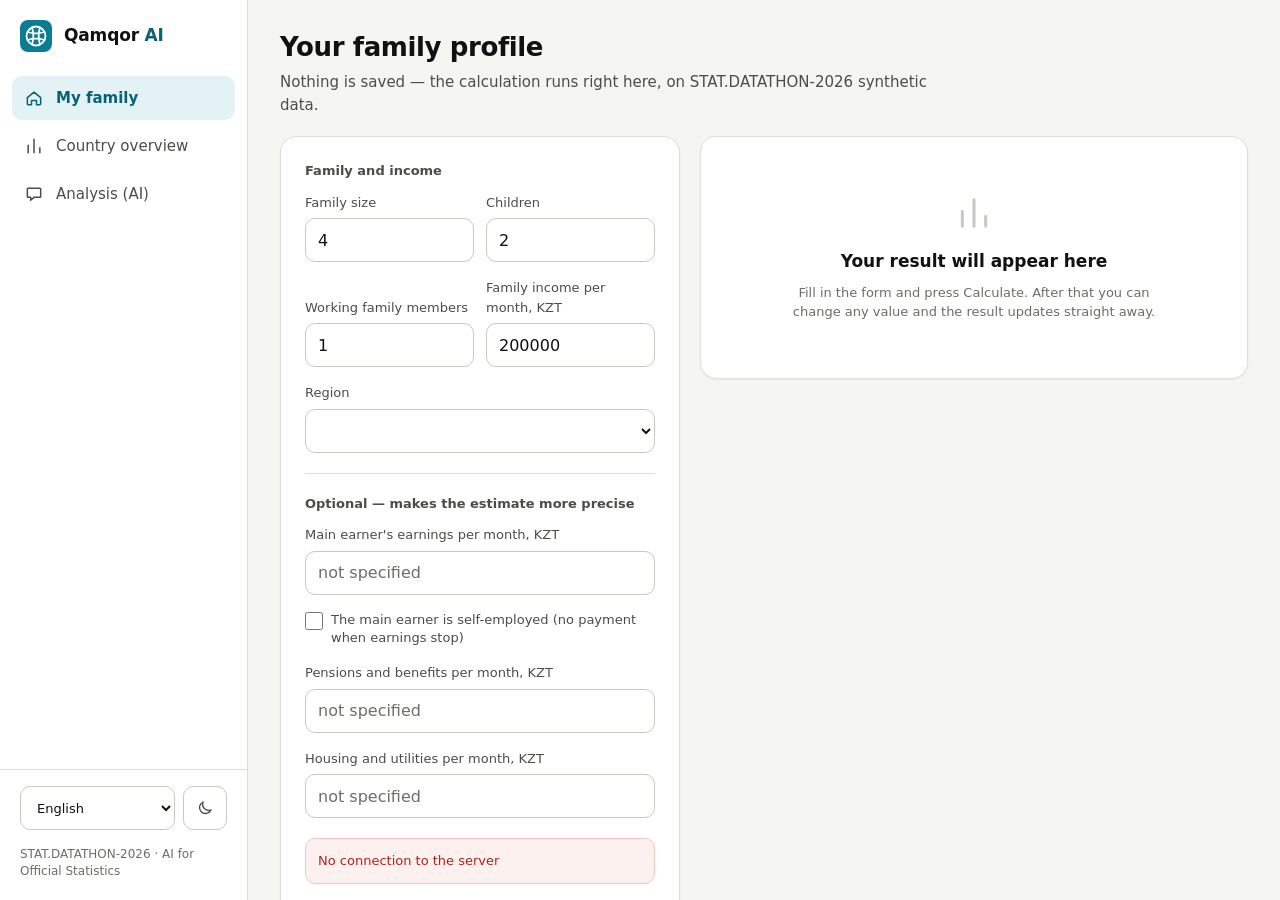
==== commit 918ccff0: "Приложение переведено на расчётное ядро Qamqor v0.3.3; в ядро перенесены модули v0.3.2 Ядро (qamqor/" ====
--- a/agent/web/index.html
+++ b/agent/web/index.html
@@ -102,6 +102,10 @@
                   <label class="field span-2"><span data-i18n="f_earner_wage"></span>
                     <input type="number" id="f-earner-wage" min="0" step="1000" inputmode="numeric" data-i18n-placeholder="ph_optional">
                   </label>
+                  <label class="check span-2">
+                    <input type="checkbox" id="f-self-employed">
+                    <span data-i18n="f_self_employed"></span>
+                  </label>
                   <label class="field span-2"><span data-i18n="f_transfers"></span>
                     <input type="number" id="f-transfers" min="0" step="1000" inputmode="numeric" data-i18n-placeholder="ph_optional">
                   </label>
@@ -164,7 +168,7 @@
                   </div>
 
                   <p class="outcome" id="r-outcome"></p>
-                  <p class="outcome-link hidden" id="r-link"><a target="_blank" rel="noopener" data-i18n="out_A_link"></a></p>
+                  <p class="outcome-link hidden" id="r-link"><a target="_blank" rel="noopener" data-i18n="out_E_link"></a></p>
                   <p class="peers hidden" id="r-peers"></p>
 
                   <div class="assumptions">
@@ -173,12 +177,12 @@
                   </div>
                 </section>
 
-                <!-- три сценария -->
+                <!-- четыре стресс-теста -->
                 <section class="card">
                   <h2 class="card-title" data-i18n="sc_title"></h2>
                   <p class="card-lead" data-i18n="sc_hint"></p>
 
-                  <div class="scenario" data-scenario="earner_gap">
+                  <div class="scenario" data-scenario="fail_earner_loss">
                     <div class="scenario-head">
                       <h3 class="scenario-title" data-i18n="sc_earner_title"></h3>
                       <span class="scenario-flag hidden"><span aria-hidden="true">⚠</span> <span data-i18n="sc_cross"></span></span>
@@ -186,27 +190,25 @@
                     <label class="slider"><span id="s-months-label"></span>
                       <input type="range" id="s-months" min="1" max="12" step="1" value="3">
                     </label>
-                    <p class="scenario-assume" id="sc-earner-assume"></p>
-                    <div class="scenario-line"><span data-i18n="sc_avg_label"></span><b id="sc-earner-avg"></b></div>
-                    <div class="scenario-formula" id="sc-earner-avg-f"></div>
-                    <div class="scenario-line"><span data-i18n="sc_during_label"></span><b id="sc-earner-during"></b></div>
-                    <div class="scenario-formula" id="sc-earner-during-f"></div>
-                  </div>
-
-                  <div class="scenario" data-scenario="income_drop">
+                    <p class="scenario-assume" data-assume></p>
+                    <div class="scenario-line"><span data-i18n="sc_year_label"></span><b data-value></b></div>
+                    <div class="scenario-formula" data-formula></div>
+                  </div>
+
+                  <div class="scenario" data-scenario="fail_cost_of_living">
                     <div class="scenario-head">
-                      <h3 class="scenario-title" data-i18n="sc_drop_title"></h3>
+                      <h3 class="scenario-title" data-i18n="sc_col_title"></h3>
                       <span class="scenario-flag hidden"><span aria-hidden="true">⚠</span> <span data-i18n="sc_cross"></span></span>
                     </div>
-                    <label class="slider"><span id="s-drop-label"></span>
-                      <input type="range" id="s-drop" min="5" max="50" step="5" value="15">
-                    </label>
-                    <p class="scenario-assume" id="sc-drop-assume"></p>
-                    <div class="scenario-line"><span data-i18n="sc_pp_label"></span><b id="sc-drop-v"></b></div>
-                    <div class="scenario-formula" id="sc-drop-f"></div>
-                  </div>
-
-                  <div class="scenario" data-scenario="housing_rise">
+                    <label class="slider"><span id="s-col-label"></span>
+                      <input type="range" id="s-col" min="5" max="30" step="5" value="10">
+                    </label>
+                    <p class="scenario-assume" data-assume></p>
+                    <div class="scenario-line"><span data-i18n="sc_real_label"></span><b data-value></b></div>
+                    <div class="scenario-formula" data-formula></div>
+                  </div>
+
+                  <div class="scenario" data-scenario="fail_utilities">
                     <div class="scenario-head">
                       <h3 class="scenario-title" data-i18n="sc_housing_title"></h3>
                       <span class="scenario-flag hidden"><span aria-hidden="true">⚠</span> <span data-i18n="sc_cross"></span></span>
@@ -214,9 +216,22 @@
                     <label class="slider"><span id="s-rise-label"></span>
                       <input type="range" id="s-rise" min="5" max="100" step="5" value="30">
                     </label>
-                    <p class="scenario-assume" id="sc-housing-assume"></p>
-                    <div class="scenario-line"><span data-i18n="sc_pp_label"></span><b id="sc-housing-v"></b></div>
-                    <div class="scenario-formula" id="sc-housing-f"></div>
+                    <p class="scenario-assume" data-assume></p>
+                    <div class="scenario-line"><span data-i18n="sc_pp_label"></span><b data-value></b></div>
+                    <div class="scenario-formula" data-formula></div>
+                  </div>
+
+                  <div class="scenario" data-scenario="fail_extra_dependant">
+                    <div class="scenario-head">
+                      <h3 class="scenario-title" data-i18n="sc_dep_title"></h3>
+                      <span class="scenario-flag hidden"><span aria-hidden="true">⚠</span> <span data-i18n="sc_cross"></span></span>
+                    </div>
+                    <label class="slider"><span id="s-dep-label"></span>
+                      <input type="range" id="s-dep" min="0.5" max="3" step="0.5" value="1">
+                    </label>
+                    <p class="scenario-assume" data-assume></p>
+                    <div class="scenario-line"><span data-i18n="sc_pp_label"></span><b data-value></b></div>
+                    <div class="scenario-formula" data-formula></div>
                   </div>
                 </section>
 
--- a/agent/web/style.css
+++ b/agent/web/style.css
@@ -298,6 +298,8 @@
   border-color: var(--focus);
   box-shadow: 0 0 0 3px color-mix(in srgb, var(--focus) 30%, transparent);
 }
+.check { display: flex; align-items: flex-start; gap: var(--s2); font-size: var(--fs-sm); color: var(--text-secondary); line-height: 1.4; cursor: pointer; }
+.check input { width: 18px; height: 18px; margin: 1px 0 0; flex: 0 0 auto; accent-color: var(--accent); }
 /* подсветка незаполненного — только после попытки отправить, не с первого взгляда */
 .was-submitted .field :invalid { border-color: var(--bad-text); }
 
@@ -461,7 +463,7 @@
 .dist-bar { display: flex; gap: 2px; height: 16px; margin: var(--s4) 0; border-radius: 4px; overflow: hidden; }
 .dist-seg { height: 100%; min-width: 3px; }
 
-.tiles { display: grid; grid-template-columns: repeat(4, minmax(0, 1fr)); gap: var(--s3); }
+.tiles { display: grid; grid-template-columns: repeat(auto-fit, minmax(148px, 1fr)); gap: var(--s3); }
 /* число прижато к низу плитки: у длинных и коротких подписей значения стоят на одной линии */
 .tile { display: flex; flex-direction: column; padding: var(--s3) var(--s4); border-radius: var(--radius); background: var(--bg); }
 .tile-label { display: flex; align-items: flex-start; gap: var(--s2); font-size: var(--fs-xs); color: var(--text-secondary); line-height: 1.35; margin-bottom: var(--s2); }
@@ -540,7 +542,8 @@
 }
 .suggestion:hover { border-color: var(--accent); background: var(--accent-soft); }
 
-.checklist { margin-top: var(--s3); display: flex; flex-wrap: wrap; gap: 6px; }
+.checklist { margin-top: var(--s3); display: flex; flex-wrap: wrap; align-items: center; gap: 6px; }
+.checklist-cap { font-size: 11px; color: var(--text-muted); margin-right: 2px; }
 .chip { font-size: 11px; padding: 3px 8px; border-radius: 999px; border: 1px solid var(--border); color: var(--text-muted); white-space: nowrap; }
 .chip.ok { color: var(--ok-text); border-color: var(--ok-border); background: var(--ok-bg); }
 .chip.bad { color: var(--bad-text); border-color: var(--bad-border); background: var(--bad-bg); }
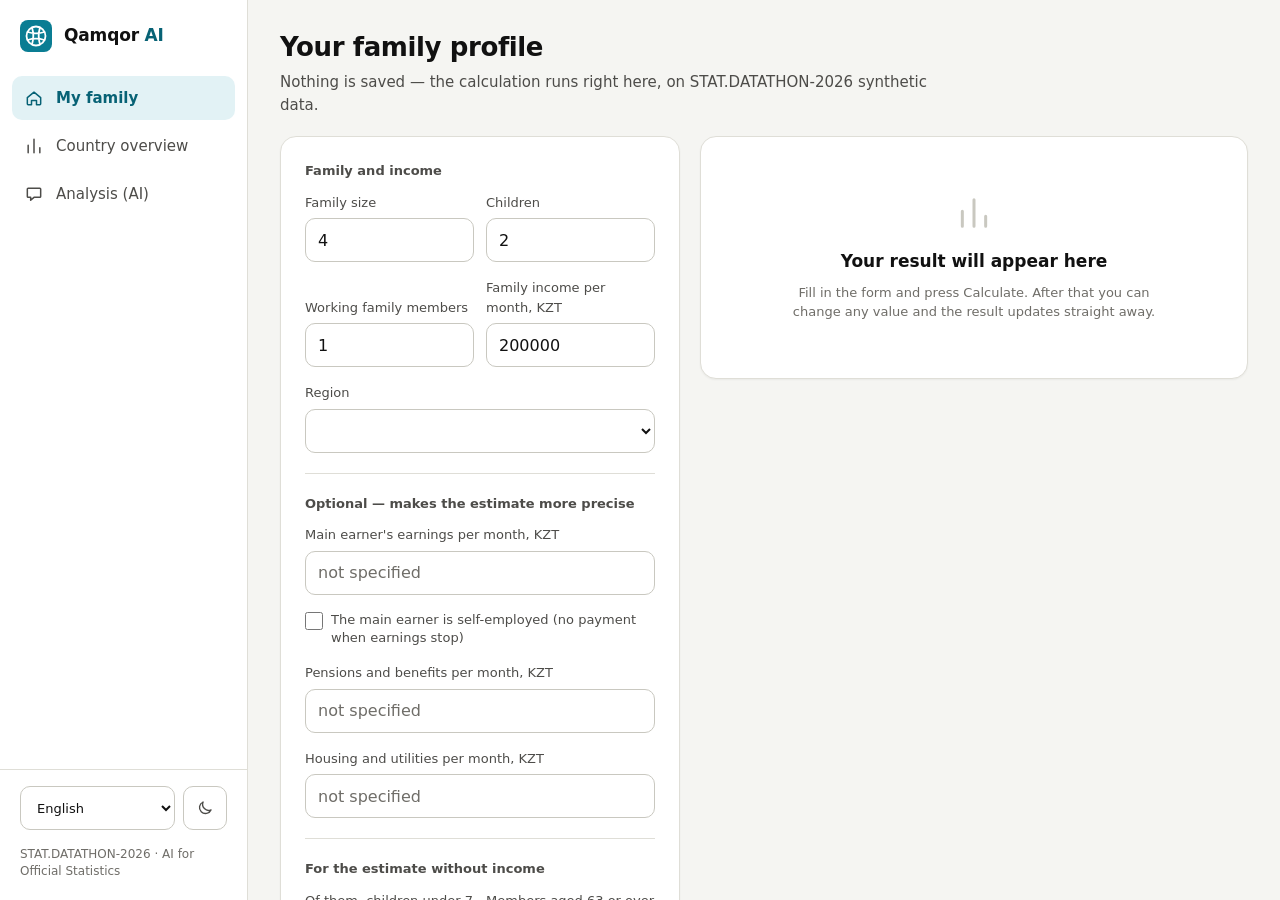
==== commit 788bb572: "Оценка без данных о доходе: сохранённая модель, /api/risk_screen, блок в «Моей семье», инструмент ri" ====
--- a/agent/web/index.html
+++ b/agent/web/index.html
@@ -115,6 +115,24 @@
                 </div>
               </fieldset>
 
+              <fieldset>
+                <legend data-i18n="f_risk_title"></legend>
+                <div class="form-grid">
+                  <label class="field"><span data-i18n="f_child_u7"></span>
+                    <input type="number" id="f-child-u7" min="0" max="30" step="1" value="0" inputmode="numeric">
+                  </label>
+                  <label class="field"><span data-i18n="f_elderly"></span>
+                    <input type="number" id="f-elderly" min="0" max="30" step="1" value="0" inputmode="numeric">
+                  </label>
+                  <label class="field span-2"><span data-i18n="f_urban"></span>
+                    <select id="f-urban">
+                      <option value="1" data-i18n="f_urban_city"></option>
+                      <option value="0" data-i18n="f_urban_village"></option>
+                    </select>
+                  </label>
+                </div>
+              </fieldset>
+
               <p id="family-error" class="form-error hidden" role="alert"></p>
               <button type="submit" class="btn btn-primary" data-i18n="calc">Calculate</button>
             </form>
@@ -177,7 +195,31 @@
                   </div>
                 </section>
 
-                <!-- четыре стресс-теста -->
+                <!-- оценка без данных о доходе: отдельная модель, дохода не видит -->
+                <section class="card hidden" id="risk-card">
+                  <h2 class="card-title" data-i18n="risk_title"></h2>
+                  <p class="card-lead" data-i18n="risk_lead"></p>
+                  <div class="status-banner risk-banner">
+                    <span class="status-dot" id="risk-dot"></span>
+                    <div>
+                      <h3 class="result-label" id="risk-label"></h3>
+                      <p class="result-sub" id="risk-rank"></p>
+                    </div>
+                  </div>
+                  <div class="assumptions">
+                    <h3 class="assumptions-title" data-i18n="risk_factors_title"></h3>
+                    <ul id="risk-factors"></ul>
+                  </div>
+                  <p class="risk-diverge hidden" id="risk-diverge"></p>
+                  <p class="risk-filter" data-i18n="risk_filter"></p>
+                  <ul class="risk-caveats">
+                    <li id="risk-caveat-recall"></li>
+                    <li data-i18n="risk_caveat_synthetic"></li>
+                  </ul>
+                  <p class="form-error hidden" id="risk-error" role="alert"></p>
+                </section>
+
+                <!-- три стресс-теста -->
                 <section class="card">
                   <h2 class="card-title" data-i18n="sc_title"></h2>
                   <p class="card-lead" data-i18n="sc_hint"></p>
@@ -215,19 +257,6 @@
                     </div>
                     <label class="slider"><span id="s-rise-label"></span>
                       <input type="range" id="s-rise" min="5" max="100" step="5" value="30">
-                    </label>
-                    <p class="scenario-assume" data-assume></p>
-                    <div class="scenario-line"><span data-i18n="sc_pp_label"></span><b data-value></b></div>
-                    <div class="scenario-formula" data-formula></div>
-                  </div>
-
-                  <div class="scenario" data-scenario="fail_extra_dependant">
-                    <div class="scenario-head">
-                      <h3 class="scenario-title" data-i18n="sc_dep_title"></h3>
-                      <span class="scenario-flag hidden"><span aria-hidden="true">⚠</span> <span data-i18n="sc_cross"></span></span>
-                    </div>
-                    <label class="slider"><span id="s-dep-label"></span>
-                      <input type="range" id="s-dep" min="0.5" max="3" step="0.5" value="1">
                     </label>
                     <p class="scenario-assume" data-assume></p>
                     <div class="scenario-line"><span data-i18n="sc_pp_label"></span><b data-value></b></div>
@@ -287,6 +316,13 @@
           <section class="card hidden" id="overview-regions">
             <h2 class="card-title" data-i18n="ov_regions_title"></h2>
             <div class="table-wrap"><table class="region-table" id="overview-region-table"></table></div>
+          </section>
+          <section class="card hidden" id="overview-pred">
+            <h2 class="card-title" data-i18n="pred_title"></h2>
+            <p class="card-lead" id="pred-lead"></p>
+            <div class="tiles" id="pred-tiles"></div>
+            <div class="table-wrap"><table class="region-table" id="pred-table"></table></div>
+            <p class="card-lead" id="pred-verdict"></p>
           </section>
           <p class="footnote" id="overview-note"></p>
         </div>
--- a/agent/web/style.css
+++ b/agent/web/style.css
@@ -463,6 +463,12 @@
 .dist-bar { display: flex; gap: 2px; height: 16px; margin: var(--s4) 0; border-radius: 4px; overflow: hidden; }
 .dist-seg { height: 100%; min-width: 3px; }
 
+.risk-banner { margin-top: var(--s4); }
+.risk-diverge { margin-top: var(--s4); padding: var(--s3) var(--s4); border-radius: var(--radius); background: var(--bg); border-left: 3px solid var(--text-muted); font-size: var(--fs-sm); line-height: 1.5; }
+.risk-filter { margin-top: var(--s4); font-size: var(--fs-sm); font-weight: 600; line-height: 1.5; }
+.risk-caveats { margin-top: var(--s2); padding-left: var(--s5); color: var(--text-muted); font-size: var(--fs-xs); line-height: 1.55; }
+#pred-lead { margin-bottom: var(--s4); }
+#pred-verdict { margin-top: var(--s3); }
 .tiles { display: grid; grid-template-columns: repeat(auto-fit, minmax(148px, 1fr)); gap: var(--s3); }
 /* число прижато к низу плитки: у длинных и коротких подписей значения стоят на одной линии */
 .tile { display: flex; flex-direction: column; padding: var(--s3) var(--s4); border-radius: var(--radius); background: var(--bg); }
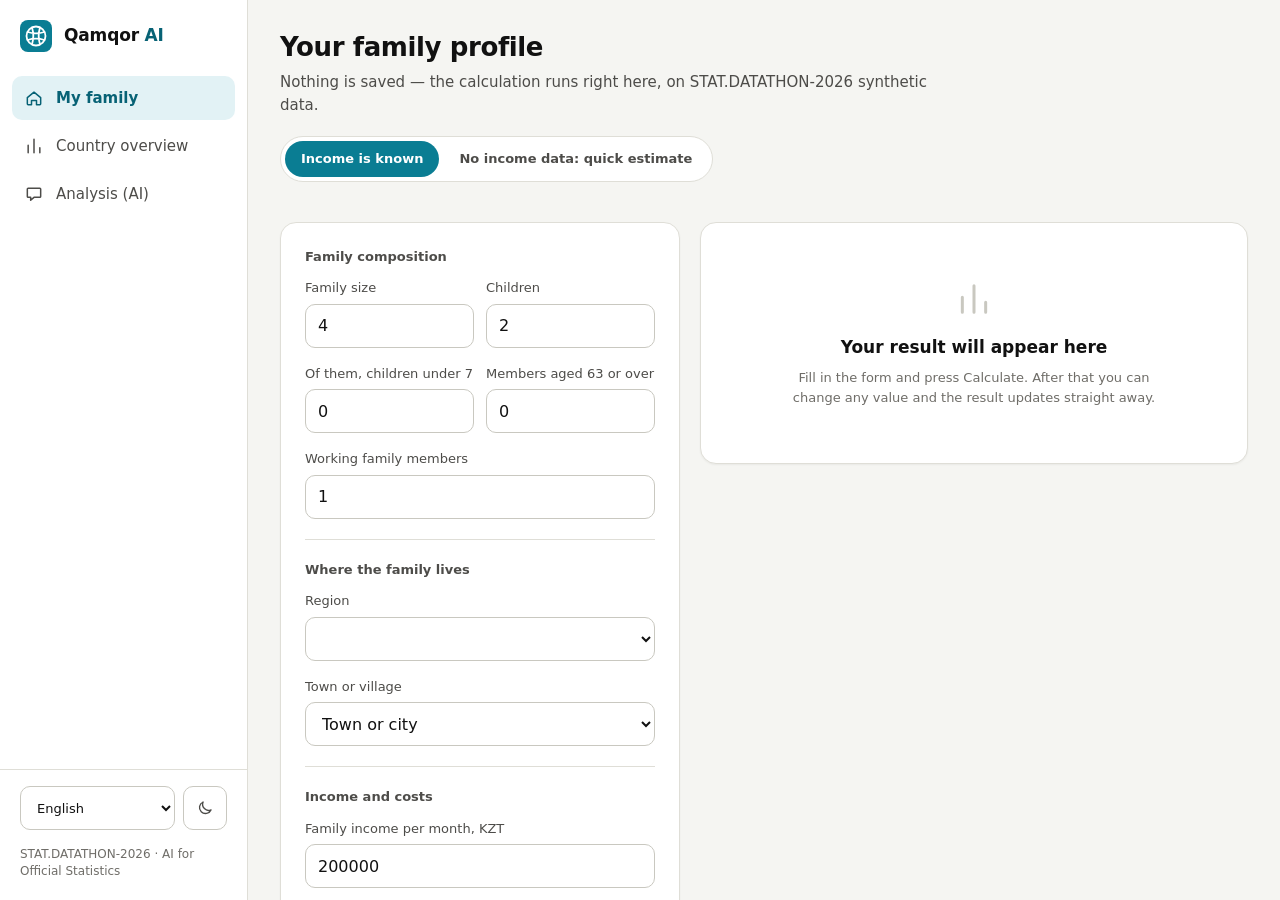
==== commit 17b4262d: "«Моя семья»: два режима, итог с буквой уровня, шоки строками, сравнение с фильтром, приоритет провер" ====
--- a/agent/web/index.html
+++ b/agent/web/index.html
@@ -73,10 +73,16 @@
             <p class="page-lead" data-i18n="family_hint"></p>
           </header>
 
+          <!-- режим: с доходом — полный расчёт; без дохода — только оценка приоритета проверки -->
+          <div class="mode-switch" role="radiogroup" aria-label="mode" id="mode-switch">
+            <label class="mode-opt"><input type="radio" name="family-mode" value="income" checked><span data-i18n="mode_income"></span></label>
+            <label class="mode-opt"><input type="radio" name="family-mode" value="screen"><span data-i18n="mode_screen"></span></label>
+          </div>
+
           <div class="family-layout">
             <form id="family-form" class="card form-card" novalidate>
               <fieldset>
-                <legend data-i18n="f_main_title"></legend>
+                <legend data-i18n="f_grp_family"></legend>
                 <div class="form-grid">
                   <label class="field"><span data-i18n="f_hh_size">Family size</span>
                     <input type="number" id="f-hh-size" min="1" max="30" step="1" value="4" inputmode="numeric" required>
@@ -84,51 +90,51 @@
                   <label class="field"><span data-i18n="f_n_child">Children</span>
                     <input type="number" id="f-n-child" min="0" max="30" step="1" value="2" inputmode="numeric" required>
                   </label>
-                  <label class="field"><span data-i18n="f_n_employed">Working family members</span>
+                  <label class="field"><span data-i18n="f_child_u7"></span>
+                    <input type="number" id="f-child-u7" min="0" max="30" step="1" value="0" inputmode="numeric">
+                  </label>
+                  <label class="field"><span data-i18n="f_elderly"></span>
+                    <input type="number" id="f-elderly" min="0" max="30" step="1" value="0" inputmode="numeric">
+                  </label>
+                  <label class="field span-2 income-only"><span data-i18n="f_n_employed">Working family members</span>
                     <input type="number" id="f-n-employed" min="0" max="30" step="1" value="1" inputmode="numeric" required>
                   </label>
-                  <label class="field"><span data-i18n="f_income">Family income per month, KZT</span>
-                    <input type="number" id="f-income" min="0" step="1000" value="200000" inputmode="numeric" required>
-                  </label>
+                </div>
+              </fieldset>
+
+              <fieldset>
+                <legend data-i18n="f_grp_where"></legend>
+                <div class="form-grid">
                   <label class="field span-2"><span data-i18n="f_region">Region</span>
                     <select id="f-region" required></select>
                   </label>
-                </div>
-              </fieldset>
-
-              <fieldset>
-                <legend data-i18n="f_optional_title"></legend>
-                <div class="form-grid">
-                  <label class="field span-2"><span data-i18n="f_earner_wage"></span>
-                    <input type="number" id="f-earner-wage" min="0" step="1000" inputmode="numeric" data-i18n-placeholder="ph_optional">
-                  </label>
-                  <label class="check span-2">
-                    <input type="checkbox" id="f-self-employed">
-                    <span data-i18n="f_self_employed"></span>
-                  </label>
-                  <label class="field span-2"><span data-i18n="f_transfers"></span>
-                    <input type="number" id="f-transfers" min="0" step="1000" inputmode="numeric" data-i18n-placeholder="ph_optional">
-                  </label>
-                  <label class="field span-2"><span data-i18n="f_housing"></span>
-                    <input type="number" id="f-housing" min="0" step="1000" inputmode="numeric" data-i18n-placeholder="ph_optional">
-                  </label>
-                </div>
-              </fieldset>
-
-              <fieldset>
-                <legend data-i18n="f_risk_title"></legend>
-                <div class="form-grid">
-                  <label class="field"><span data-i18n="f_child_u7"></span>
-                    <input type="number" id="f-child-u7" min="0" max="30" step="1" value="0" inputmode="numeric">
-                  </label>
-                  <label class="field"><span data-i18n="f_elderly"></span>
-                    <input type="number" id="f-elderly" min="0" max="30" step="1" value="0" inputmode="numeric">
-                  </label>
-                  <label class="field span-2"><span data-i18n="f_urban"></span>
+                  <label class="field span-2"><span data-i18n="risk_f_urban"></span>
                     <select id="f-urban">
                       <option value="1" data-i18n="f_urban_city"></option>
                       <option value="0" data-i18n="f_urban_village"></option>
                     </select>
+                  </label>
+                </div>
+              </fieldset>
+
+              <fieldset class="income-only">
+                <legend data-i18n="f_grp_money"></legend>
+                <div class="form-grid">
+                  <label class="field span-2"><span data-i18n="f_income">Family income per month, KZT</span>
+                    <input type="number" id="f-income" min="0" step="1000" value="200000" inputmode="numeric" required>
+                  </label>
+                  <label class="field span-2"><span data-i18n="f_earner_wage"></span>
+                    <input type="number" id="f-earner-wage" min="0" step="1000" inputmode="numeric" data-i18n-placeholder="ph_optional">
+                  </label>
+                  <label class="check span-2">
+                    <input type="checkbox" id="f-self-employed">
+                    <span data-i18n="f_self_employed"></span>
+                  </label>
+                  <label class="field span-2"><span data-i18n="f_transfers"></span>
+                    <input type="number" id="f-transfers" min="0" step="1000" inputmode="numeric" data-i18n-placeholder="ph_optional">
+                  </label>
+                  <label class="field span-2"><span data-i18n="f_housing"></span>
+                    <input type="number" id="f-housing" min="0" step="1000" inputmode="numeric" data-i18n-placeholder="ph_optional">
                   </label>
                 </div>
               </fieldset>
@@ -145,128 +151,130 @@
                 <p data-i18n="empty_text"></p>
               </div>
 
+              <!-- ============ режим «Дохода нет»: оценка — главный результат ============ -->
+              <div id="screen-result" class="result hidden">
+                <section class="card">
+                  <h2 class="card-title" data-i18n="prio_title"></h2>
+                  <p class="card-lead" data-i18n="risk_lead"></p>
+                  <div id="risk-slot-screen"></div>
+                </section>
+              </div>
+
+              <!-- ============ режим «Доход известен» ============ -->
               <!-- Разметка результата статична: расчёт только заполняет числа и тексты,
                    поэтому ползунки не пересоздаются при пересчёте -->
               <div id="family-result" class="result hidden">
-                <!-- статус, ключевые числа, шкала, вывод -->
+                <!-- итог: буква уровня, одна строка, запас или дефицит, право на АСП -->
                 <section class="card">
-                  <div class="status-banner" id="r-banner">
-                    <span class="status-dot" id="r-dot"></span>
-                    <div>
-                      <h2 class="result-label" id="r-label"></h2>
-                      <p class="result-sub" id="r-sub"></p>
-                    </div>
-                  </div>
-
-                  <dl class="stats">
-                    <div class="stat"><dt data-i18n="st_income"></dt><dd id="st-income"></dd></div>
-                    <div class="stat"><dt data-i18n="st_sm"></dt><dd id="st-sm"></dd></div>
-                    <div class="stat"><dt data-i18n="st_asp"></dt><dd id="st-asp"></dd></div>
+                  <div class="verdict">
+                    <div class="level-badge" id="r-badge" aria-hidden="true"></div>
+                    <div class="verdict-text">
+                      <h2 class="verdict-line" id="r-line"></h2>
+                      <p class="verdict-sub" id="r-sub"></p>
+                    </div>
+                  </div>
+                  <dl class="facts">
+                    <div class="fact"><dt id="r-gap-pc-label"></dt><dd id="r-gap-pc"></dd></div>
+                    <div class="fact"><dt id="r-gap-fam-label"></dt><dd id="r-gap-fam"></dd></div>
+                    <div class="fact"><dt data-i18n="fact_asp"></dt><dd id="r-asp-right"></dd></div>
                   </dl>
-
+                  <p class="outcome-link hidden" id="r-link"><a target="_blank" rel="noopener" data-i18n="out_E_link"></a></p>
+
+                  <!-- шкала с маркером «сейчас» -->
                   <div class="meter">
-                    <div class="meter-flag" id="m-worst"><i class="mk mk-worst"></i><span></span></div>
                     <div class="meter-flag" id="m-now"><i class="mk mk-now"></i><span></span></div>
                     <div class="meter-track">
                       <div class="meter-zone zone-a" id="z-a"></div>
                       <div class="meter-zone zone-b" id="z-b"></div>
                       <div class="meter-zone zone-c"></div>
-                      <div class="meter-marker marker-worst" id="mk-worst"></div>
                       <div class="meter-marker marker-now" id="mk-now"></div>
                     </div>
                     <div class="meter-bounds">
-                      <div class="meter-bound bound-asp" id="b-asp"><span></span></div>
-                      <div class="meter-bound bound-sm" id="b-sm"><span></span></div>
-                    </div>
-                    <div class="meter-zones-legend">
-                      <span><i class="sw zone-a"></i><span data-i18n="z_a"></span></span>
-                      <span><i class="sw zone-b"></i><span data-i18n="z_b"></span></span>
-                      <span><i class="sw zone-c"></i><span data-i18n="z_c"></span></span>
-                    </div>
-                  </div>
-
-                  <p class="outcome" id="r-outcome"></p>
-                  <p class="outcome-link hidden" id="r-link"><a target="_blank" rel="noopener" data-i18n="out_E_link"></a></p>
-                  <p class="peers hidden" id="r-peers"></p>
-
-                  <div class="assumptions">
-                    <h3 class="assumptions-title" data-i18n="as_title"></h3>
-                    <ul id="r-assumptions"></ul>
+                      <div class="meter-bound bound-asp" id="b-asp"><span data-i18n="tick_asp_short"></span></div>
+                      <div class="meter-bound bound-sm" id="b-sm"><span data-i18n="tick_pm_short"></span></div>
+                    </div>
+                    <dl class="meter-nums">
+                      <div><dt data-i18n="st_income"></dt><dd id="st-income"></dd></div>
+                      <div><dt data-i18n="st_sm"></dt><dd id="st-sm"></dd></div>
+                      <div><dt data-i18n="st_asp"></dt><dd id="st-asp"></dd></div>
+                    </dl>
                   </div>
                 </section>
 
-                <!-- оценка без данных о доходе: отдельная модель, дохода не видит -->
-                <section class="card hidden" id="risk-card">
-                  <h2 class="card-title" data-i18n="risk_title"></h2>
-                  <p class="card-lead" data-i18n="risk_lead"></p>
-                  <div class="status-banner risk-banner">
-                    <span class="status-dot" id="risk-dot"></span>
-                    <div>
-                      <h3 class="result-label" id="risk-label"></h3>
-                      <p class="result-sub" id="risk-rank"></p>
-                    </div>
-                  </div>
-                  <div class="assumptions">
-                    <h3 class="assumptions-title" data-i18n="risk_factors_title"></h3>
-                    <ul id="risk-factors"></ul>
-                  </div>
-                  <p class="risk-diverge hidden" id="risk-diverge"></p>
-                  <p class="risk-filter" data-i18n="risk_filter"></p>
-                  <ul class="risk-caveats">
-                    <li id="risk-caveat-recall"></li>
-                    <li data-i18n="risk_caveat_synthetic"></li>
-                  </ul>
-                  <p class="form-error hidden" id="risk-error" role="alert"></p>
-                </section>
-
-                <!-- три стресс-теста -->
+                <!-- что будет при шоке: три строки, подробности и ползунок — внутри -->
                 <section class="card">
-                  <h2 class="card-title" data-i18n="sc_title"></h2>
-                  <p class="card-lead" data-i18n="sc_hint"></p>
-
-                  <div class="scenario" data-scenario="fail_earner_loss">
-                    <div class="scenario-head">
-                      <h3 class="scenario-title" data-i18n="sc_earner_title"></h3>
-                      <span class="scenario-flag hidden"><span aria-hidden="true">⚠</span> <span data-i18n="sc_cross"></span></span>
-                    </div>
+                  <h2 class="card-title" data-i18n="shock_title"></h2>
+                  <p class="card-lead" data-i18n="shock_hint"></p>
+
+                  <details class="shock" data-scenario="fail_earner_loss">
+                    <summary>
+                      <span class="shock-name" data-name></span>
+                      <span class="shock-value" data-value></span>
+                      <span class="shock-badge" data-badge></span>
+                    </summary>
                     <label class="slider"><span id="s-months-label"></span>
                       <input type="range" id="s-months" min="1" max="12" step="1" value="3">
                     </label>
                     <p class="scenario-assume" data-assume></p>
-                    <div class="scenario-line"><span data-i18n="sc_year_label"></span><b data-value></b></div>
                     <div class="scenario-formula" data-formula></div>
-                  </div>
-
-                  <div class="scenario" data-scenario="fail_cost_of_living">
-                    <div class="scenario-head">
-                      <h3 class="scenario-title" data-i18n="sc_col_title"></h3>
-                      <span class="scenario-flag hidden"><span aria-hidden="true">⚠</span> <span data-i18n="sc_cross"></span></span>
-                    </div>
+                  </details>
+
+                  <details class="shock" data-scenario="fail_cost_of_living">
+                    <summary>
+                      <span class="shock-name" data-name></span>
+                      <span class="shock-value" data-value></span>
+                      <span class="shock-badge" data-badge></span>
+                    </summary>
                     <label class="slider"><span id="s-col-label"></span>
                       <input type="range" id="s-col" min="5" max="30" step="5" value="10">
                     </label>
                     <p class="scenario-assume" data-assume></p>
-                    <div class="scenario-line"><span data-i18n="sc_real_label"></span><b data-value></b></div>
                     <div class="scenario-formula" data-formula></div>
-                  </div>
-
-                  <div class="scenario" data-scenario="fail_utilities">
-                    <div class="scenario-head">
-                      <h3 class="scenario-title" data-i18n="sc_housing_title"></h3>
-                      <span class="scenario-flag hidden"><span aria-hidden="true">⚠</span> <span data-i18n="sc_cross"></span></span>
-                    </div>
+                  </details>
+
+                  <details class="shock" data-scenario="fail_utilities">
+                    <summary>
+                      <span class="shock-name" data-name></span>
+                      <span class="shock-value" data-value></span>
+                      <span class="shock-badge" data-badge></span>
+                    </summary>
                     <label class="slider"><span id="s-rise-label"></span>
                       <input type="range" id="s-rise" min="5" max="100" step="5" value="30">
                     </label>
                     <p class="scenario-assume" data-assume></p>
-                    <div class="scenario-line"><span data-i18n="sc_pp_label"></span><b data-value></b></div>
                     <div class="scenario-formula" data-formula></div>
-                  </div>
+                  </details>
                 </section>
 
-                <!-- а что, если -->
-                <section class="card">
-                  <h2 class="card-title" data-i18n="wi_title"></h2>
+                <!-- как бы эту семью оценил фильтр без дохода -->
+                <details class="card fold" id="filter-fold">
+                  <summary><span data-i18n="fold_filter"></span></summary>
+                  <div class="compare">
+                    <div class="compare-col">
+                      <div class="compare-cap" data-i18n="cmp_income"></div>
+                      <div class="compare-main"><span class="level-badge small" id="cmp-badge"></span><span id="cmp-line"></span></div>
+                    </div>
+                    <div class="compare-col">
+                      <div class="compare-cap" data-i18n="cmp_filter"></div>
+                      <div class="compare-main"><span class="prio-dot" id="cmp-dot"></span><span id="cmp-prio"></span></div>
+                    </div>
+                  </div>
+                  <p class="compare-verdict" id="cmp-verdict"></p>
+                  <div id="risk-slot-income"></div>
+                </details>
+
+                <details class="card fold">
+                  <summary><span data-i18n="as_title"></span></summary>
+                  <ul class="fold-list" id="r-assumptions"></ul>
+                </details>
+
+                <details class="card fold hidden" id="peers-fold">
+                  <summary><span data-i18n="fold_peers"></span></summary>
+                  <p class="fold-text" id="r-peers"></p>
+                </details>
+
+                <details class="card fold">
+                  <summary><span data-i18n="wi_title"></span></summary>
                   <div class="form-grid whatif-form">
                     <label class="field"><span data-i18n="wi_wage"></span>
                       <input type="number" id="w-wage" min="0" step="10000" inputmode="numeric" placeholder="0">
@@ -289,10 +297,40 @@
                       <div class="whatif-num" id="w-after-num"></div>
                     </div>
                   </div>
-                </section>
+                </details>
 
                 <p class="footnote" id="r-foot"></p>
               </div>
+
+              <!-- оценка без дохода: один блок, переносится в нужное место в зависимости от режима -->
+              <div id="risk-block" class="hidden">
+                <div class="prio-head"><span class="prio-dot" id="risk-dot"></span><h3 class="prio-label" id="risk-label"></h3></div>
+                <div class="prio-scale" id="risk-scale" role="img">
+                  <div class="prio-track">
+                    <div class="prio-zone prio-usual"></div>
+                    <div class="prio-zone prio-elevated"></div>
+                    <div class="prio-zone prio-high"></div>
+                    <div class="prio-marker" id="risk-marker"></div>
+                  </div>
+                  <div class="prio-pin" id="risk-pin"><span id="risk-rank"></span></div>
+                  <div class="prio-axis"><span>0%</span><span class="ax-80">80%</span><span class="ax-90">90%</span><span>100%</span></div>
+                  <div class="prio-legend">
+                    <span><i class="sw prio-usual"></i><span data-i18n="prio_zone_usual"></span></span>
+                    <span><i class="sw prio-elevated"></i><span data-i18n="prio_zone_elevated"></span></span>
+                    <span><i class="sw prio-high"></i><span data-i18n="prio_zone_high"></span></span>
+                  </div>
+                </div>
+                <div class="assumptions">
+                  <h3 class="assumptions-title" data-i18n="risk_factors_title"></h3>
+                  <ul id="risk-factors"></ul>
+                </div>
+                <p class="risk-filter" data-i18n="risk_filter"></p>
+                <ul class="risk-caveats">
+                  <li id="risk-caveat-recall"></li>
+                  <li data-i18n="risk_caveat_synthetic"></li>
+                </ul>
+              </div>
+              <p class="form-error hidden" id="risk-error" role="alert"></p>
             </div>
           </div>
         </div>
--- a/agent/web/style.css
+++ b/agent/web/style.css
@@ -550,6 +550,11 @@
 
 .checklist { margin-top: var(--s3); display: flex; flex-wrap: wrap; align-items: center; gap: 6px; }
 .checklist-cap { font-size: 11px; color: var(--text-muted); margin-right: 2px; }
+.howto { margin-top: var(--s3); border-top: 1px solid var(--border); padding-top: var(--s2); }
+.howto summary { cursor: pointer; font-size: var(--fs-xs); font-weight: 600; color: var(--text-muted); padding: var(--s1) 0; }
+.howto summary:hover { color: var(--text-secondary); }
+.howto .checklist { margin-top: var(--s2); border-top: 0; padding-top: 0; }
+.howto-calls { margin-top: var(--s2); padding-left: var(--s4); font-family: ui-monospace, Consolas, monospace; font-size: 11px; color: var(--text-muted); line-height: 1.5; overflow-wrap: anywhere; }
 .chip { font-size: 11px; padding: 3px 8px; border-radius: 999px; border: 1px solid var(--border); color: var(--text-muted); white-space: nowrap; }
 .chip.ok { color: var(--ok-text); border-color: var(--ok-border); background: var(--ok-bg); }
 .chip.bad { color: var(--bad-text); border-color: var(--bad-border); background: var(--bad-bg); }
@@ -743,3 +748,93 @@
   .typing-dots i, .btn[aria-busy="true"]::before { animation: none; }
   .typing-dots i { opacity: 0.6; }
 }
+
+/* ---------- Моя семья: режимы, итог, шоки, свёрнутые блоки, приоритет проверки ---------- */
+
+.mode-switch { width: fit-content; max-width: 100%; display: flex; flex-wrap: wrap; gap: 4px; padding: 4px; margin-bottom: var(--s5); border: 1px solid var(--border); border-radius: 999px; background: var(--surface); }
+.mode-opt { position: relative; cursor: pointer; }
+.mode-opt input { position: absolute; inset: 0; opacity: 0; cursor: pointer; }
+.mode-opt span { display: block; padding: 8px 16px; border-radius: 999px; font-size: var(--fs-sm); font-weight: 600; color: var(--text-secondary); }
+.mode-opt input:checked + span { background: var(--accent); color: var(--accent-ink); }
+.mode-opt input:focus-visible + span { outline: 2px solid var(--focus); outline-offset: 2px; }
+
+.verdict { display: flex; align-items: center; gap: var(--s4); }
+.level-badge { flex: 0 0 auto; display: grid; place-items: center; width: 64px; height: 64px; border-radius: 16px; font-size: 36px; font-weight: 800; line-height: 1; color: #fff; }
+.level-badge.dark-ink { color: #1b1b1b; }
+.level-badge.small { display: inline-grid; width: 28px; height: 28px; border-radius: 8px; font-size: 16px; }
+.verdict-text { min-width: 0; }
+.verdict-line { font-size: var(--fs-xl); line-height: 1.25; letter-spacing: -0.01em; overflow-wrap: anywhere; }
+.verdict-sub { font-size: var(--fs-sm); color: var(--text-secondary); margin-top: 2px; }
+.facts { display: grid; grid-template-columns: repeat(3, minmax(0, 1fr)); gap: var(--s3); margin: var(--s5) 0 0; }
+.fact { padding-left: var(--s3); border-left: 2px solid var(--border); min-width: 0; }
+.fact dt { font-size: var(--fs-xs); color: var(--text-muted); line-height: 1.35; }
+.fact dd { font-size: var(--fs-md); font-weight: 700; margin-top: 2px; line-height: 1.35; font-variant-numeric: tabular-nums; }
+.verdict ~ .meter { margin-top: var(--s5); margin-bottom: 0; }
+.verdict ~ .meter .meter-bounds { height: 24px; }
+.meter-nums { display: flex; flex-wrap: wrap; gap: var(--s1) var(--s5); margin-top: var(--s2); font-size: var(--fs-xs); color: var(--text-muted); }
+.meter-nums div { display: flex; gap: 6px; }
+.meter-nums dd { color: var(--text-secondary); font-weight: 600; font-variant-numeric: tabular-nums; }
+
+.shock { border-top: 1px solid var(--border); }
+.card-lead + .shock { margin-top: var(--s4); }
+.shock summary { display: grid; grid-template-columns: minmax(0, 1fr) auto auto; align-items: center; gap: var(--s3); padding: var(--s3) 0; cursor: pointer; list-style: none; }
+.shock summary::-webkit-details-marker, .fold > summary::-webkit-details-marker { display: none; }
+.shock-name { font-size: var(--fs-md); font-weight: 600; }
+.shock-name::before, .fold > summary::before { content: "▸"; display: inline-block; width: 1.1em; color: var(--text-muted); }
+.shock[open] .shock-name::before, .fold[open] > summary::before { content: "▾"; }
+.shock-value { font-size: var(--fs-sm); color: var(--text-secondary); font-variant-numeric: tabular-nums; white-space: nowrap; }
+.shock-badge { font-size: var(--fs-xs); font-weight: 600; padding: 2px var(--s2); border-radius: 999px; border: 1px solid var(--border-strong); color: var(--text-secondary); white-space: nowrap; }
+.shock-badge.bad { border-color: var(--bad-border); background: var(--bad-bg); color: var(--bad-text); }
+.shock > :not(summary) { margin-left: 1.1em; }
+.shock .scenario-formula { padding-bottom: var(--s3); }
+
+.card.fold { padding: 0; }
+.fold > summary { display: flex; align-items: center; padding: var(--s4) var(--s6); cursor: pointer; list-style: none; font-size: var(--fs-md); font-weight: 600; }
+.fold > :not(summary) { margin: 0 var(--s6) var(--s4); }
+.fold > :last-child { margin-bottom: var(--s5); }
+.fold-list { padding-left: 18px; font-size: var(--fs-sm); color: var(--text-secondary); line-height: 1.55; }
+.fold-text { font-size: var(--fs-sm); color: var(--text-secondary); line-height: 1.55; }
+.fold .whatif-form { margin-top: 0; }
+
+.compare { display: grid; grid-template-columns: 1fr 1fr; gap: var(--s3); }
+.compare-col { min-width: 0; padding: var(--s3) var(--s4); border-radius: var(--radius); background: var(--bg); }
+.compare-cap { font-size: var(--fs-xs); color: var(--text-muted); margin-bottom: 6px; }
+.compare-main { display: flex; align-items: center; gap: var(--s2); font-size: var(--fs-sm); font-weight: 600; line-height: 1.35; }
+.compare-verdict { font-size: var(--fs-sm); line-height: 1.5; }
+.compare-verdict.warn { padding: var(--s3) var(--s4); border-radius: var(--radius); border: 1px solid var(--bad-border); background: var(--bad-bg); color: var(--bad-text); font-weight: 600; }
+
+.prio-head { display: flex; align-items: center; gap: var(--s3); margin-top: var(--s4); }
+.prio-dot { flex: 0 0 auto; width: 14px; height: 14px; border-radius: 50%; }
+.prio-label { font-size: var(--fs-xl); line-height: 1.25; letter-spacing: -0.01em; }
+.fold .prio-head { display: none; }
+.fold .prio-scale { margin-top: var(--s4); } /* в сравнении приоритет уже назван в правой колонке */
+.prio-scale { margin-top: var(--s5); }
+.prio-track { position: relative; display: flex; height: 14px; }
+.prio-zone { height: 100%; }
+.prio-track .prio-usual { width: 80%; border-radius: 7px 0 0 7px; }
+.prio-track .prio-elevated { width: 10%; }
+.prio-track .prio-high { width: 10%; border-radius: 0 7px 7px 0; }
+.prio-usual { background: var(--border-strong); }
+.prio-elevated { background: color-mix(in srgb, var(--status-serious) 75%, var(--surface)); }
+.prio-high { background: color-mix(in srgb, var(--status-critical) 80%, var(--surface)); }
+.prio-marker { position: absolute; top: -5px; width: 10px; height: 24px; border-radius: 5px; border: 2px solid var(--surface); background: var(--ink-marker); transform: translateX(-50%); }
+.prio-axis { position: relative; height: 16px; margin-top: 6px; font-size: 11px; color: var(--text-muted); font-variant-numeric: tabular-nums; }
+.prio-axis span { position: absolute; top: 0; }
+.prio-axis span:first-child { left: 0; }
+.prio-axis span:last-child { right: 0; }
+.prio-axis .ax-80 { left: 80%; transform: translateX(-50%); }
+.prio-axis .ax-90 { left: 90%; transform: translateX(-50%); }
+.prio-pin { position: relative; width: max-content; max-width: 70%; margin-top: 8px; font-size: 11px; line-height: 1.3; color: var(--text-secondary); font-variant-numeric: tabular-nums; transform: translateX(-5px); }
+.prio-pin.flip { transform: translateX(calc(-100% + 5px)); text-align: right; }
+.prio-legend { display: flex; flex-wrap: wrap; gap: var(--s1) var(--s4); margin-top: var(--s2); font-size: var(--fs-xs); color: var(--text-secondary); }
+.prio-legend > span { display: inline-flex; align-items: center; gap: 6px; }
+
+@media (max-width: 760px) {
+  .facts { grid-template-columns: 1fr; }
+  .compare { grid-template-columns: 1fr; }
+  .shock summary { grid-template-columns: minmax(0, 1fr) auto; }
+  .shock-value { display: none; }
+  .fold > summary { padding: var(--s4); }
+  .fold > :not(summary) { margin-left: var(--s4); margin-right: var(--s4); }
+  .level-badge { width: 52px; height: 52px; font-size: 30px; }
+}
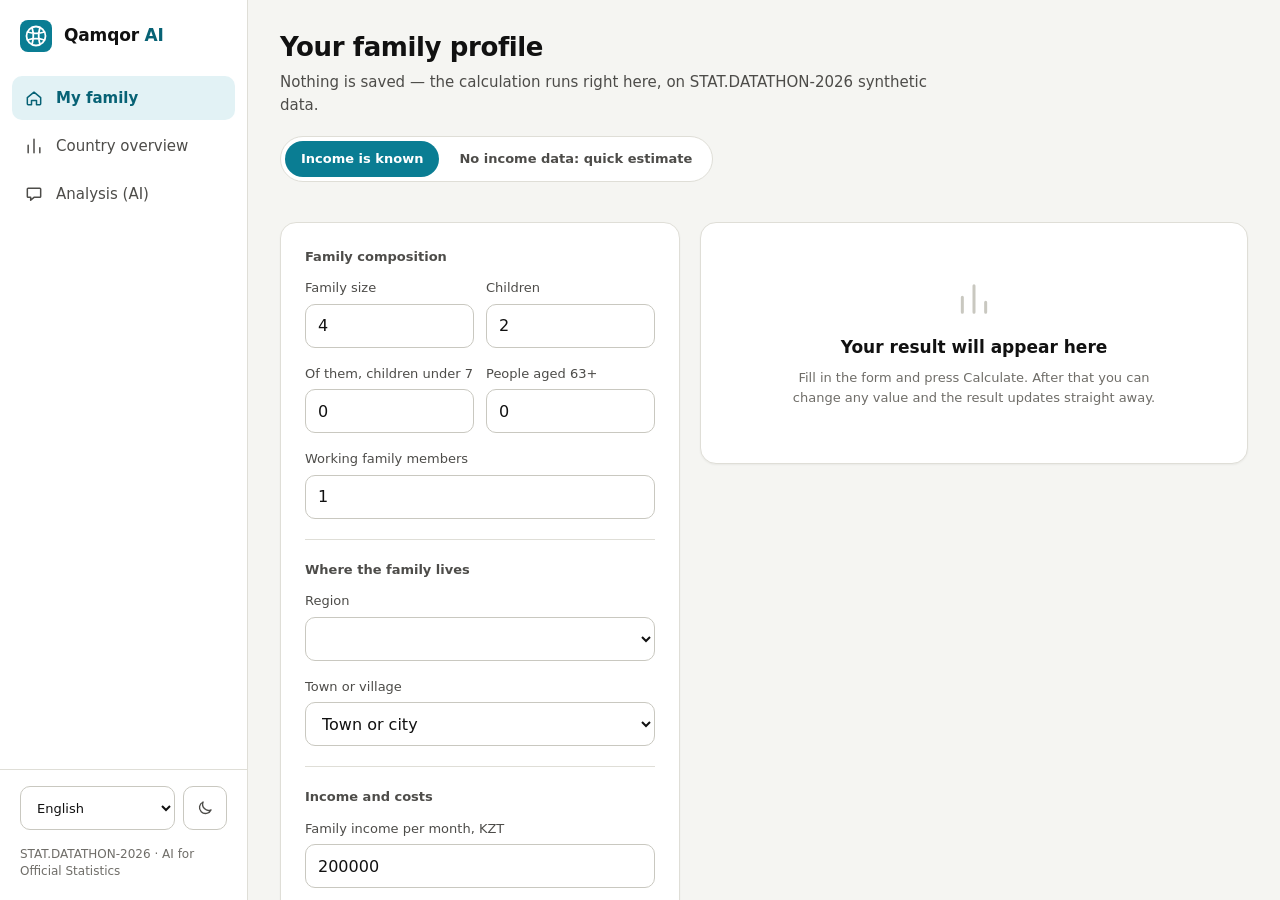
==== commit 127862d0: "Сравнение с фильтром: шесть случаев; режим без дохода: подписи зон, сводка, значения факторов, ссылк" ====
--- a/agent/web/index.html
+++ b/agent/web/index.html
@@ -157,6 +157,7 @@
                   <h2 class="card-title" data-i18n="prio_title"></h2>
                   <p class="card-lead" data-i18n="risk_lead"></p>
                   <div id="risk-slot-screen"></div>
+                  <p class="prio-switch"><button type="button" class="link-btn" id="to-income" data-i18n="prio_to_income"></button></p>
                 </section>
               </div>
 
@@ -304,21 +305,17 @@
 
               <!-- оценка без дохода: один блок, переносится в нужное место в зависимости от режима -->
               <div id="risk-block" class="hidden">
+                <p class="prio-summary" id="risk-summary"></p>
                 <div class="prio-head"><span class="prio-dot" id="risk-dot"></span><h3 class="prio-label" id="risk-label"></h3></div>
                 <div class="prio-scale" id="risk-scale" role="img">
                   <div class="prio-track">
-                    <div class="prio-zone prio-usual"></div>
-                    <div class="prio-zone prio-elevated"></div>
-                    <div class="prio-zone prio-high"></div>
+                    <div class="prio-zone prio-usual"><span data-i18n="prio_zone_usual"></span></div>
+                    <div class="prio-zone prio-elevated"><span data-i18n="prio_zone_elevated"></span></div>
+                    <div class="prio-zone prio-high"><span data-i18n="prio_zone_high"></span></div>
                     <div class="prio-marker" id="risk-marker"></div>
                   </div>
+                  <div class="prio-axis"><span>0%</span><span class="ax-80">80%</span><span class="ax-90">90%</span><span>100%</span></div>
                   <div class="prio-pin" id="risk-pin"><span id="risk-rank"></span></div>
-                  <div class="prio-axis"><span>0%</span><span class="ax-80">80%</span><span class="ax-90">90%</span><span>100%</span></div>
-                  <div class="prio-legend">
-                    <span><i class="sw prio-usual"></i><span data-i18n="prio_zone_usual"></span></span>
-                    <span><i class="sw prio-elevated"></i><span data-i18n="prio_zone_elevated"></span></span>
-                    <span><i class="sw prio-high"></i><span data-i18n="prio_zone_high"></span></span>
-                  </div>
                 </div>
                 <div class="assumptions">
                   <h3 class="assumptions-title" data-i18n="risk_factors_title"></h3>
@@ -395,7 +392,8 @@
     </main>
   </div>
   <script src="i18n.js"></script>
-  <script src="charts.js"></script>
+  <script src="compare.js"></script>
+<script src="charts.js"></script>
   <script src="app.js"></script>
 </body>
 </html>
--- a/agent/web/style.css
+++ b/agent/web/style.css
@@ -82,7 +82,7 @@
   --surface: #202023;
   --text: #f5f5f4;
   --text-secondary: #c6c5bc;
-  --text-muted: #9a988f;
+  --text-muted: #b6b4ab;
   --border: #303035;
   --border-strong: #45454b;
 
@@ -801,30 +801,43 @@
 .compare-cap { font-size: var(--fs-xs); color: var(--text-muted); margin-bottom: 6px; }
 .compare-main { display: flex; align-items: center; gap: var(--s2); font-size: var(--fs-sm); font-weight: 600; line-height: 1.35; }
 .compare-verdict { font-size: var(--fs-sm); line-height: 1.5; }
-.compare-verdict.warn { padding: var(--s3) var(--s4); border-radius: var(--radius); border: 1px solid var(--bad-border); background: var(--bad-bg); color: var(--bad-text); font-weight: 600; }
-
+.compare-verdict.tone-bad, .compare-verdict.tone-warn, .compare-verdict.tone-neutral { padding: var(--s3) var(--s4); border-radius: var(--radius); border: 1px solid var(--border); background: var(--bg); }
+.compare-verdict.tone-bad { border-color: var(--bad-border); background: var(--bad-bg); color: var(--bad-text); font-weight: 600; }
+.compare-verdict.tone-warn { border-color: color-mix(in srgb, var(--status-serious) 60%, var(--surface)); background: color-mix(in srgb, var(--status-serious) 16%, var(--surface)); font-weight: 600; }
+
+.prio-summary { margin-top: var(--s4); padding: var(--s2) var(--s3); border-radius: var(--radius); background: var(--bg); font-size: var(--fs-sm); color: var(--text-secondary); }
+.fold .prio-summary { display: none; }
+.prio-switch { margin-top: var(--s4); padding-top: var(--s3); border-top: 1px solid var(--border); }
+.link-btn { padding: 0; border: 0; background: none; font: inherit; font-size: var(--fs-sm); font-weight: 600; color: var(--accent-text, var(--accent)); text-decoration: underline; text-underline-offset: 3px; cursor: pointer; }
+.link-btn:focus-visible { outline: 2px solid var(--focus); outline-offset: 3px; border-radius: 4px; }
 .prio-head { display: flex; align-items: center; gap: var(--s3); margin-top: var(--s4); }
 .prio-dot { flex: 0 0 auto; width: 14px; height: 14px; border-radius: 50%; }
 .prio-label { font-size: var(--fs-xl); line-height: 1.25; letter-spacing: -0.01em; }
 .fold .prio-head { display: none; }
 .fold .prio-scale { margin-top: var(--s4); } /* в сравнении приоритет уже назван в правой колонке */
-.prio-scale { margin-top: var(--s5); }
-.prio-track { position: relative; display: flex; height: 14px; }
-.prio-zone { height: 100%; }
-.prio-track .prio-usual { width: 80%; border-radius: 7px 0 0 7px; }
+.prio-scale { margin-top: var(--s5); padding-top: 8px; }
+.prio-track { position: relative; display: flex; height: 26px; }
+.prio-zone { height: 100%; display: flex; align-items: center; justify-content: center; min-width: 0; }
+/* подписи зон прямо на полосе; узкая зона «повышенный» выравнивает подпись по своей правой границе */
+.prio-zone span { font-size: 10px; font-weight: 600; line-height: 1; letter-spacing: -0.01em; white-space: nowrap; color: var(--text); }
+.prio-track .prio-elevated { justify-content: flex-end; }
+.prio-track .prio-elevated span { padding-right: 3px; }
+.prio-track .prio-usual { width: 80%; border-radius: 7px 0 0 7px; justify-content: flex-start; padding-left: var(--s3); }
 .prio-track .prio-elevated { width: 10%; }
 .prio-track .prio-high { width: 10%; border-radius: 0 7px 7px 0; }
 .prio-usual { background: var(--border-strong); }
 .prio-elevated { background: color-mix(in srgb, var(--status-serious) 75%, var(--surface)); }
 .prio-high { background: color-mix(in srgb, var(--status-critical) 80%, var(--surface)); }
-.prio-marker { position: absolute; top: -5px; width: 10px; height: 24px; border-radius: 5px; border: 2px solid var(--surface); background: var(--ink-marker); transform: translateX(-50%); }
-.prio-axis { position: relative; height: 16px; margin-top: 6px; font-size: 11px; color: var(--text-muted); font-variant-numeric: tabular-nums; }
+/* тонкая линия с указателем сверху: не закрывает подписи зон */
+.prio-marker { position: absolute; top: -4px; width: 3px; height: 34px; border-radius: 2px; background: var(--ink-marker); box-shadow: 0 0 0 1.5px var(--surface); transform: translateX(-50%); }
+.prio-marker::before { content: ""; position: absolute; left: 50%; top: -7px; transform: translateX(-50%); border: 6px solid transparent; border-top-color: var(--ink-marker); border-bottom: 0; }
+.prio-axis { position: relative; height: 16px; margin-top: 8px; font-size: 11px; color: var(--text-muted); font-variant-numeric: tabular-nums; }
 .prio-axis span { position: absolute; top: 0; }
 .prio-axis span:first-child { left: 0; }
 .prio-axis span:last-child { right: 0; }
 .prio-axis .ax-80 { left: 80%; transform: translateX(-50%); }
 .prio-axis .ax-90 { left: 90%; transform: translateX(-50%); }
-.prio-pin { position: relative; width: max-content; max-width: 70%; margin-top: 8px; font-size: 11px; line-height: 1.3; color: var(--text-secondary); font-variant-numeric: tabular-nums; transform: translateX(-5px); }
+.prio-pin { position: relative; width: max-content; max-width: 70%; margin-top: 4px; font-size: 11px; line-height: 1.3; color: var(--text-secondary); font-variant-numeric: tabular-nums; transform: translateX(-5px); }
 .prio-pin.flip { transform: translateX(calc(-100% + 5px)); text-align: right; }
 .prio-legend { display: flex; flex-wrap: wrap; gap: var(--s1) var(--s4); margin-top: var(--s2); font-size: var(--fs-xs); color: var(--text-secondary); }
 .prio-legend > span { display: inline-flex; align-items: center; gap: 6px; }
